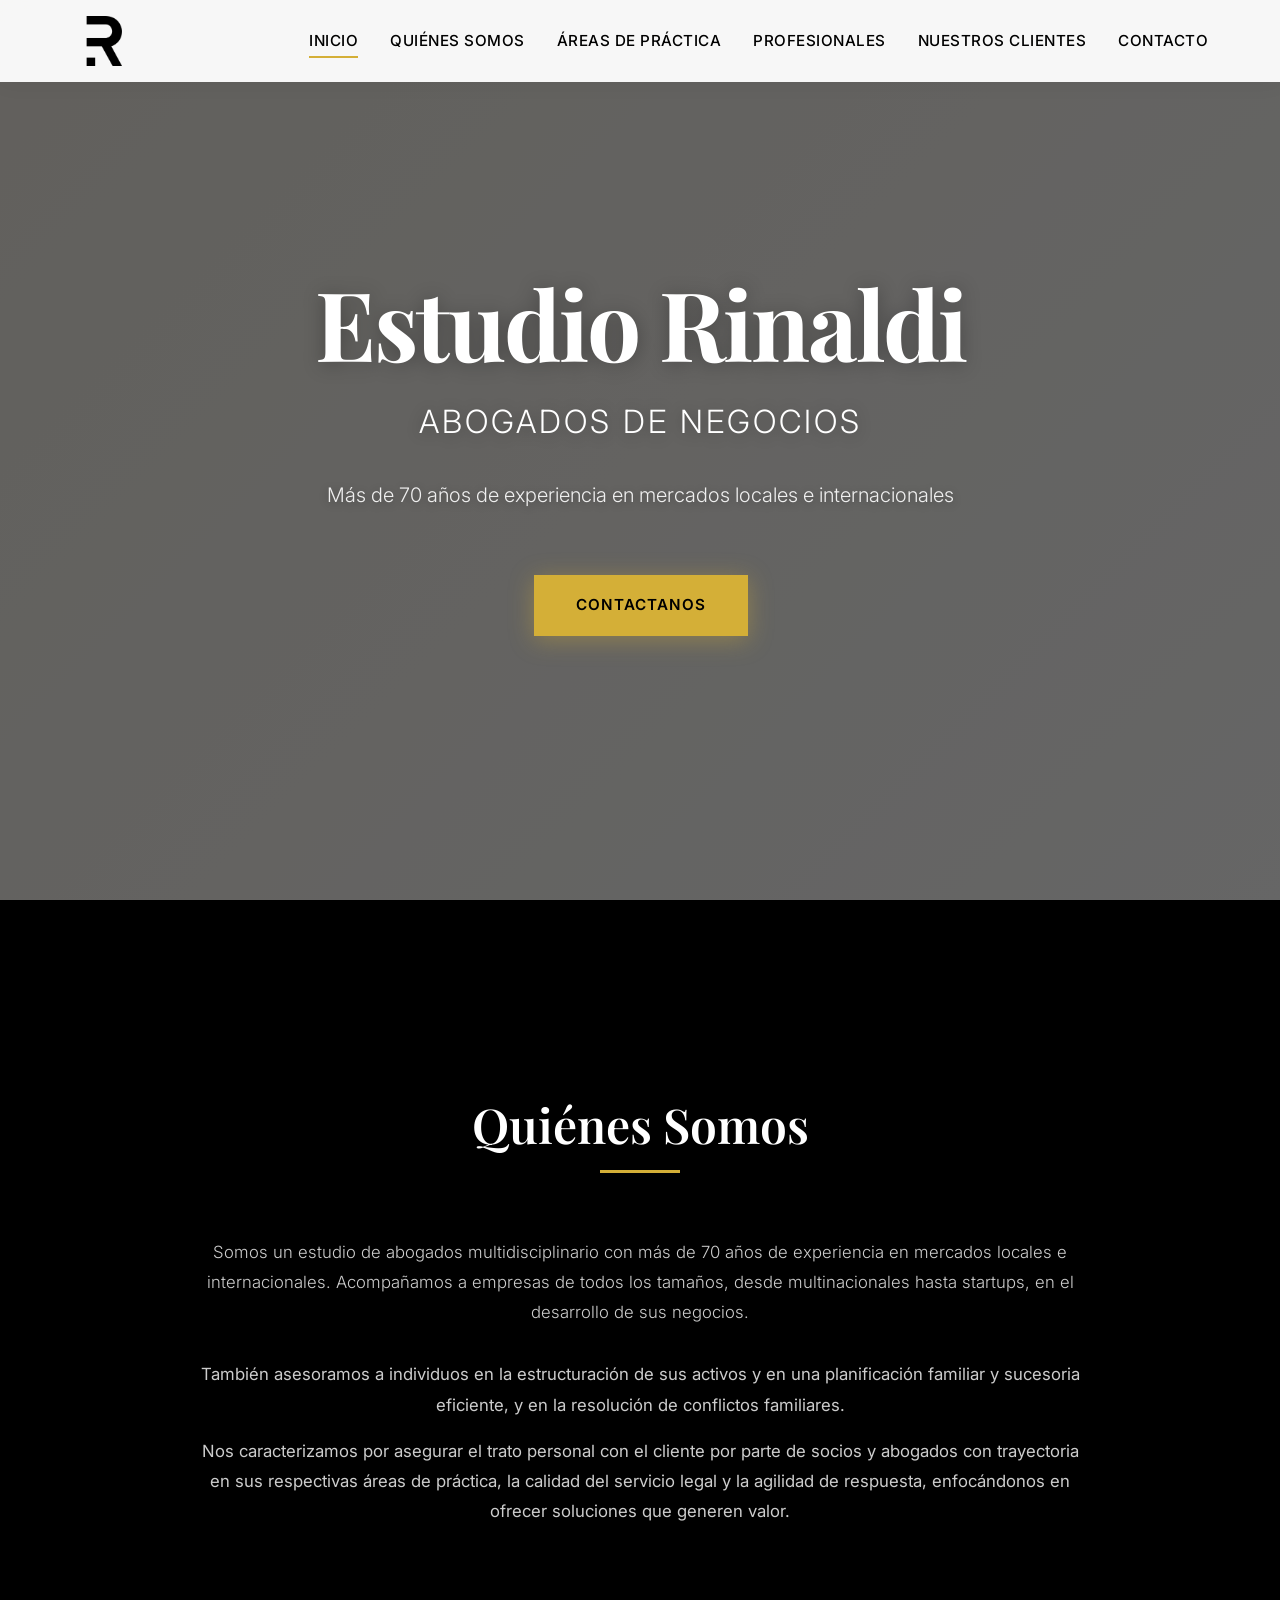
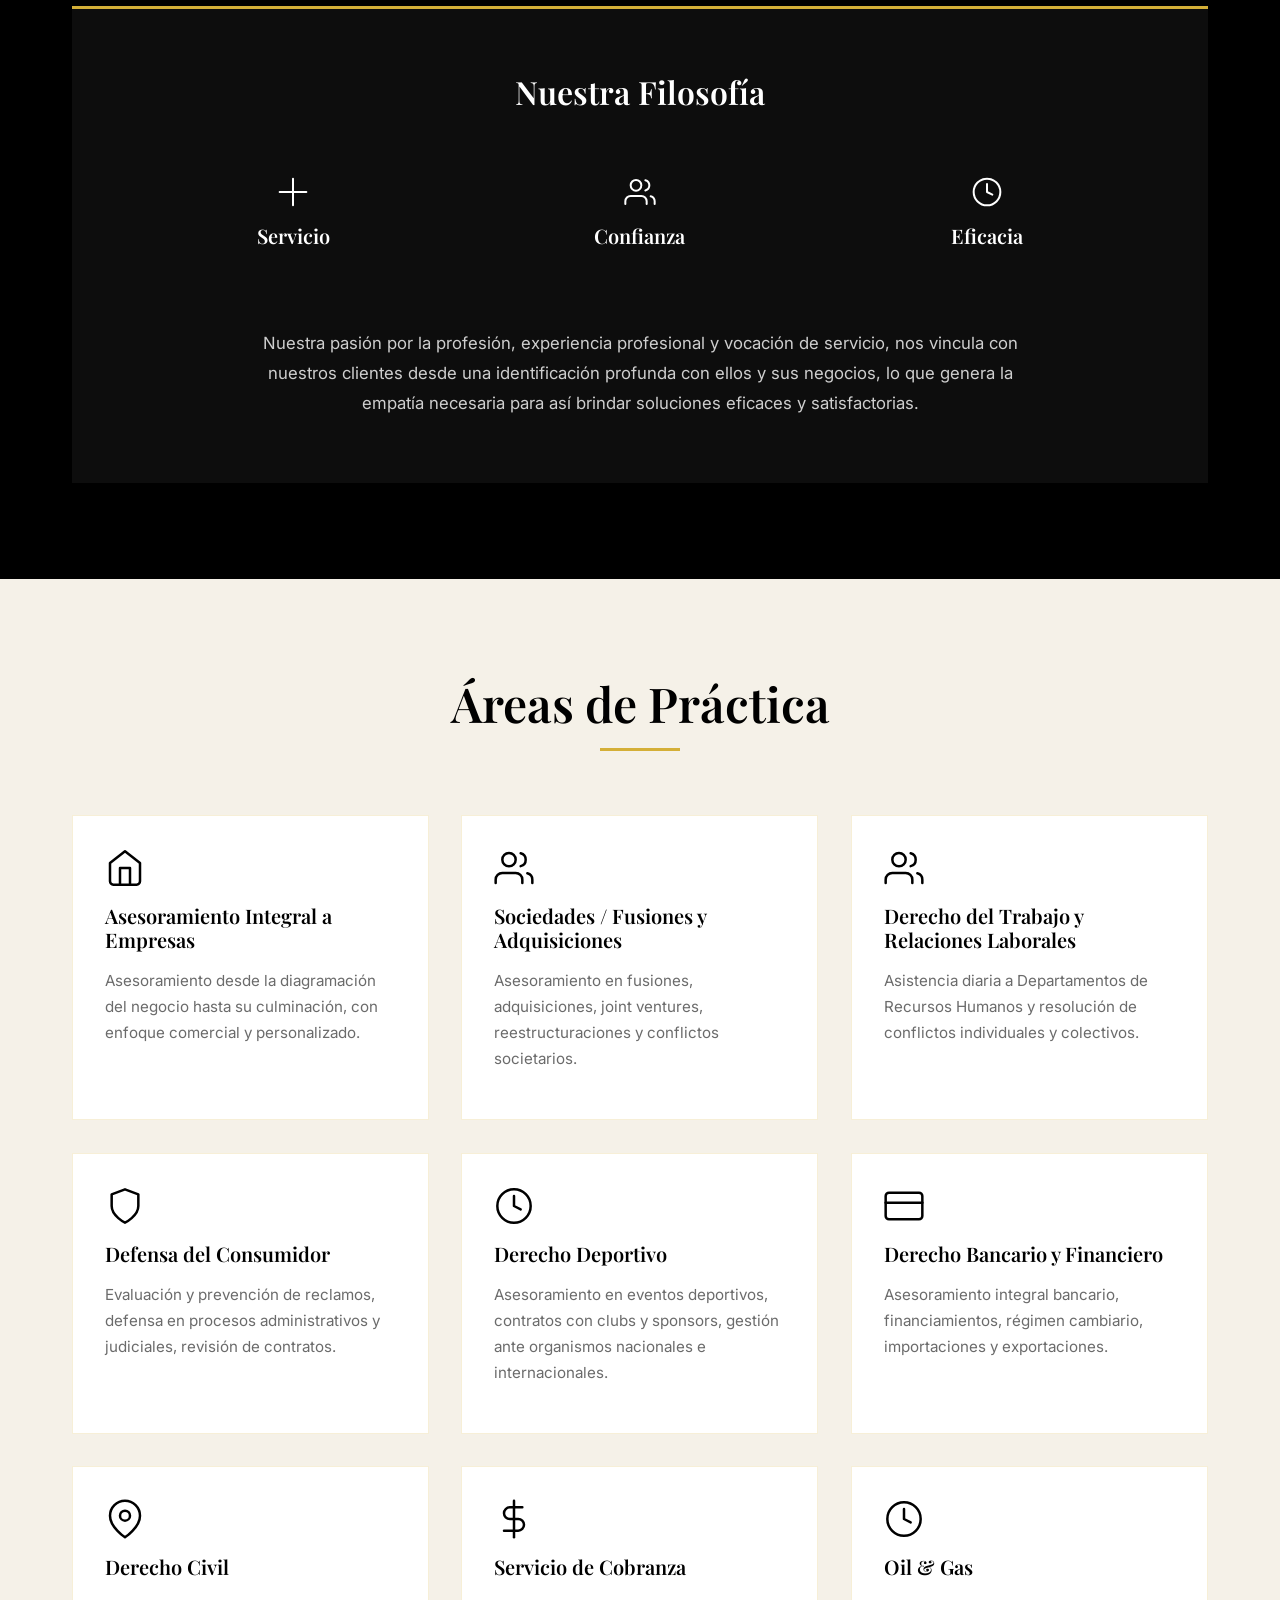
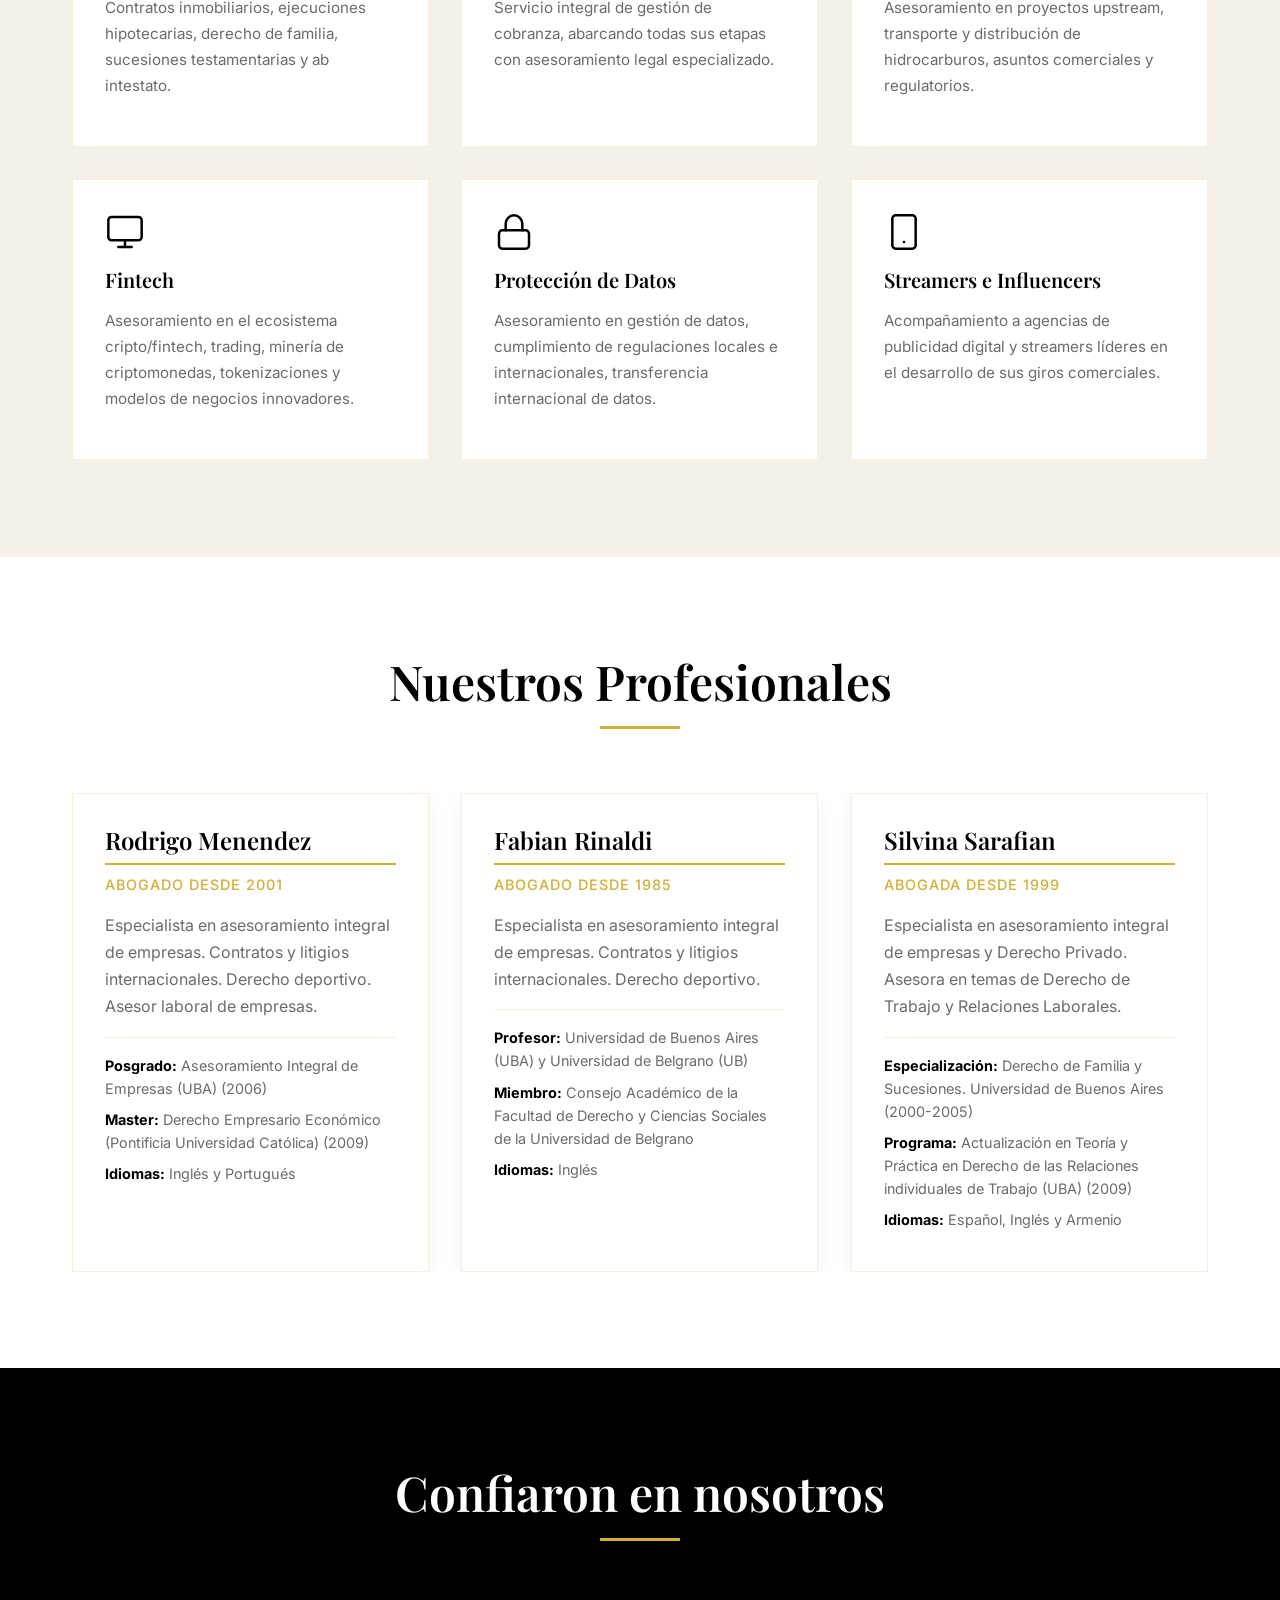
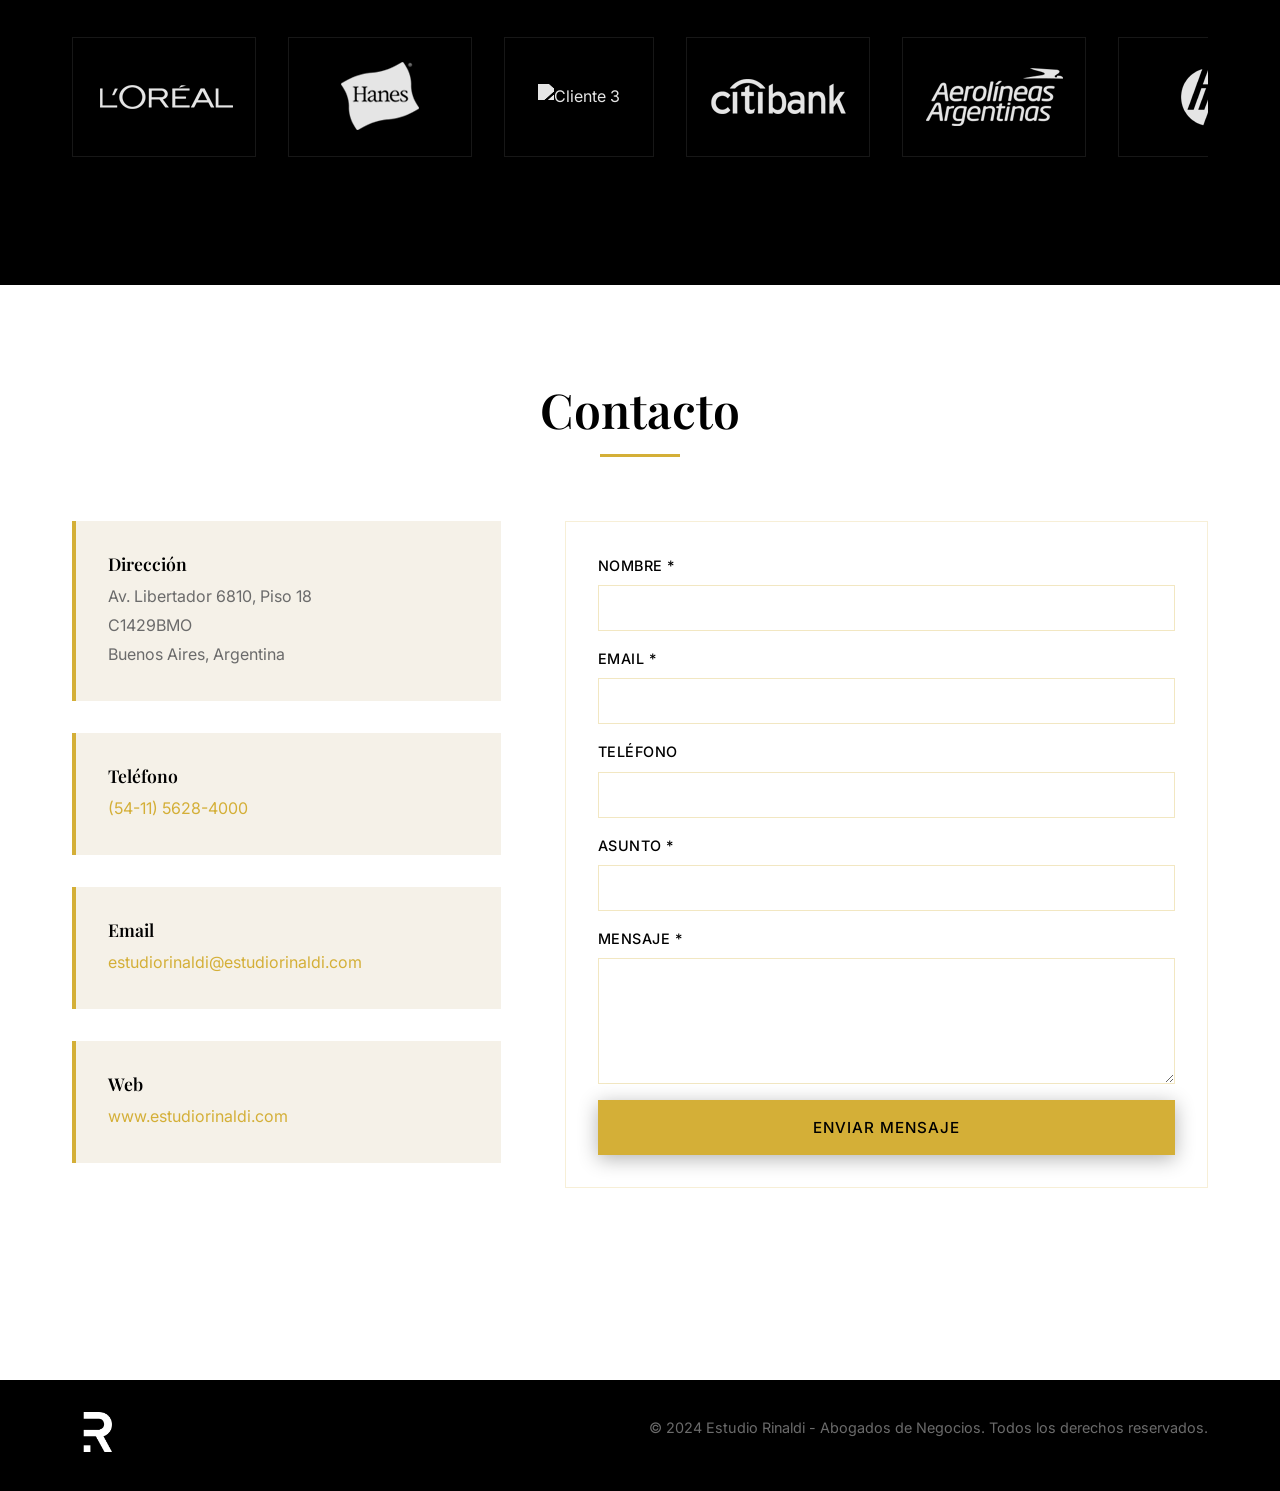
==== index.html @ e742defc "cargado de version inicial" ====
<!DOCTYPE html>
<html lang="es">
<head>
    <meta charset="UTF-8">
    <meta name="viewport" content="width=device-width, initial-scale=1.0">
    <meta name="description" content="Estudio Rinaldi - Abogados de Negocios con más de 70 años de experiencia">
    <meta name="keywords" content="abogados, estudio jurídico, derecho empresarial, asesoría legal, Buenos Aires">
    <title>Estudio Rinaldi - Abogados de Negocios</title>
    
    <!-- Preload recursos críticos -->
    <link rel="preload" href="logo.png" as="image">
    <link rel="preload" href="css/style.css" as="style">
    
    <!-- Fuentes optimizadas -->
    <link rel="preconnect" href="https://fonts.googleapis.com">
    <link rel="preconnect" href="https://fonts.gstatic.com" crossorigin>
    <link href="https://fonts.googleapis.com/css2?family=Playfair+Display:wght@400;600;700&family=Inter:wght@300;400;500;600&display=swap" rel="stylesheet">
    
    <link rel="stylesheet" href="css/style.css">
</head>
<body>
    <!-- Navegación -->
    <nav class="navbar" id="navbar">
        <div class="container">
            <div class="nav-wrapper">
                <a href="#inicio" class="logo" aria-label="Estudio Rinaldi - Inicio">
                    <img src="logo.png" alt="Estudio Rinaldi" class="logo-img" width="120" height="50" loading="eager">
                </a>
                <button class="menu-toggle" id="menuToggle" aria-label="Toggle menu">
                    <span></span>
                    <span></span>
                    <span></span>
                </button>
                <ul class="nav-menu" id="navMenu">
                    <li><a href="#inicio" class="nav-link">Inicio</a></li>
                    <li><a href="#quienes-somos" class="nav-link">Quiénes Somos</a></li>
                    <li><a href="#areas" class="nav-link">Áreas de Práctica</a></li>
                    <li><a href="#profesionales" class="nav-link">Profesionales</a></li>
                    <li><a href="#marcas" class="nav-link">Nuestros Clientes</a></li>
                    <li><a href="#contacto" class="nav-link">Contacto</a></li>
                </ul>
            </div>
        </div>
    </nav>

    <!-- Hero Section -->
    <section id="inicio" class="hero">
        <video class="hero-video" autoplay muted loop playsinline>
            <source src="video-hero.mp4" type="video/mp4">
        </video>
        <div class="hero-overlay"></div>
        <div class="hero-content">
            <h1 class="hero-title">Estudio Rinaldi</h1>
            <p class="hero-subtitle">Abogados de Negocios</p>
            <p class="hero-description">Más de 70 años de experiencia en mercados locales e internacionales</p>
            <a href="#contacto" class="btn btn-primary">Contactanos</a>
        </div>
    </section>

    <!-- Quiénes Somos -->
    <section id="quienes-somos" class="section section-quienes">
        <div class="container">
            <div class="section-header">
                <h2 class="section-title">Quiénes Somos</h2>
                <div class="title-underline"></div>
            </div>
            <div class="content-grid">
                <div class="content-text">
                    <p class="lead-text">
                        Somos un estudio de abogados multidisciplinario con más de 70 años de experiencia en mercados locales e internacionales. Acompañamos a empresas de todos los tamaños, desde multinacionales hasta startups, en el desarrollo de sus negocios.
                    </p>
                    <p>
                        También asesoramos a individuos en la estructuración de sus activos y en una planificación familiar y sucesoria eficiente, y en la resolución de conflictos familiares.
                    </p>
                    <p>
                        Nos caracterizamos por asegurar el trato personal con el cliente por parte de socios y abogados con trayectoria en sus respectivas áreas de práctica, la calidad del servicio legal y la agilidad de respuesta, enfocándonos en ofrecer soluciones que generen valor.
                    </p>
                </div>
            </div>
            <div class="philosophy-box">
                <h3 class="philosophy-title">Nuestra Filosofía</h3>
                <div class="philosophy-items">
                    <div class="philosophy-item">
                        <span class="philosophy-icon">
                            <svg width="32" height="32" viewBox="0 0 24 24" fill="none" stroke="currentColor" stroke-width="1.5" stroke-linecap="round" stroke-linejoin="round">
                                <path d="M12 2v20M2 12h20"/>
                            </svg>
                        </span>
                        <h4>Servicio</h4>
                    </div>
                    <div class="philosophy-item">
                        <span class="philosophy-icon">
                            <svg width="32" height="32" viewBox="0 0 24 24" fill="none" stroke="currentColor" stroke-width="1.5" stroke-linecap="round" stroke-linejoin="round">
                                <path d="M17 21v-2a4 4 0 0 0-4-4H5a4 4 0 0 0-4 4v2"></path>
                                <circle cx="9" cy="7" r="4"></circle>
                                <path d="M23 21v-2a4 4 0 0 0-3-3.87"></path>
                                <path d="M16 3.13a4 4 0 0 1 0 7.75"></path>
                            </svg>
                        </span>
                        <h4>Confianza</h4>
                    </div>
                    <div class="philosophy-item">
                        <span class="philosophy-icon">
                            <svg width="32" height="32" viewBox="0 0 24 24" fill="none" stroke="currentColor" stroke-width="1.5" stroke-linecap="round" stroke-linejoin="round">
                                <circle cx="12" cy="12" r="10"></circle>
                                <polyline points="12 6 12 12 16 14"></polyline>
                            </svg>
                        </span>
                        <h4>Eficacia</h4>
                    </div>
                </div>
                <div class="philosophy-text">
                    <p>Nuestra pasión por la profesión, experiencia profesional y vocación de servicio, nos vincula con nuestros clientes desde una identificación profunda con ellos y sus negocios, lo que genera la empatía necesaria para así brindar soluciones eficaces y satisfactorias.</p>
                </div>
            </div>
        </div>
    </section>

    <!-- Áreas de Práctica -->
    <section id="areas" class="section section-alt">
        <div class="container">
            <div class="section-header">
                <h2 class="section-title">Áreas de Práctica</h2>
                <div class="title-underline"></div>
            </div>
            <div class="areas-grid">
                <a href="areas-practica/asesoramiento-integral-empresas.html" class="area-card">
                    <div class="area-icon">
                        <svg width="40" height="40" viewBox="0 0 24 24" fill="none" stroke="currentColor" stroke-width="1.5" stroke-linecap="round" stroke-linejoin="round">
                            <path d="M3 9l9-7 9 7v11a2 2 0 0 1-2 2H5a2 2 0 0 1-2-2z"></path>
                            <polyline points="9 22 9 12 15 12 15 22"></polyline>
                        </svg>
                    </div>
                    <h3 class="area-title">Asesoramiento Integral a Empresas</h3>
                    <p class="area-description">Asesoramiento desde la diagramación del negocio hasta su culminación, con enfoque comercial y personalizado.</p>
                </a>
                <a href="areas-practica/sociedades-fusiones-adquisiciones.html" class="area-card">
                    <div class="area-icon">
                        <svg width="40" height="40" viewBox="0 0 24 24" fill="none" stroke="currentColor" stroke-width="1.5" stroke-linecap="round" stroke-linejoin="round">
                            <path d="M17 21v-2a4 4 0 0 0-4-4H5a4 4 0 0 0-4 4v2"></path>
                            <circle cx="9" cy="7" r="4"></circle>
                            <path d="M23 21v-2a4 4 0 0 0-3-3.87"></path>
                            <path d="M16 3.13a4 4 0 0 1 0 7.75"></path>
                        </svg>
                    </div>
                    <h3 class="area-title">Sociedades / Fusiones y Adquisiciones</h3>
                    <p class="area-description">Asesoramiento en fusiones, adquisiciones, joint ventures, reestructuraciones y conflictos societarios.</p>
                </a>
                <a href="areas-practica/derecho-trabajo-relaciones-laborales.html" class="area-card">
                    <div class="area-icon">
                        <svg width="40" height="40" viewBox="0 0 24 24" fill="none" stroke="currentColor" stroke-width="1.5" stroke-linecap="round" stroke-linejoin="round">
                            <path d="M17 21v-2a4 4 0 0 0-4-4H5a4 4 0 0 0-4 4v2"></path>
                            <circle cx="9" cy="7" r="4"></circle>
                            <path d="M23 21v-2a4 4 0 0 0-3-3.87"></path>
                            <path d="M16 3.13a4 4 0 0 1 0 7.75"></path>
                        </svg>
                    </div>
                    <h3 class="area-title">Derecho del Trabajo y Relaciones Laborales</h3>
                    <p class="area-description">Asistencia diaria a Departamentos de Recursos Humanos y resolución de conflictos individuales y colectivos.</p>
                </a>
                <a href="areas-practica/defensa-consumidor.html" class="area-card">
                    <div class="area-icon">
                        <svg width="40" height="40" viewBox="0 0 24 24" fill="none" stroke="currentColor" stroke-width="1.5" stroke-linecap="round" stroke-linejoin="round">
                            <path d="M12 22s8-4 8-10V5l-8-3-8 3v7c0 6 8 10 8 10z"></path>
                        </svg>
                    </div>
                    <h3 class="area-title">Defensa del Consumidor</h3>
                    <p class="area-description">Evaluación y prevención de reclamos, defensa en procesos administrativos y judiciales, revisión de contratos.</p>
                </a>
                <a href="areas-practica/derecho-deportivo.html" class="area-card">
                    <div class="area-icon">
                        <svg width="40" height="40" viewBox="0 0 24 24" fill="none" stroke="currentColor" stroke-width="1.5" stroke-linecap="round" stroke-linejoin="round">
                            <circle cx="12" cy="12" r="10"></circle>
                            <path d="M12 6v6l4 2"></path>
                        </svg>
                    </div>
                    <h3 class="area-title">Derecho Deportivo</h3>
                    <p class="area-description">Asesoramiento en eventos deportivos, contratos con clubs y sponsors, gestión ante organismos nacionales e internacionales.</p>
                </a>
                <a href="areas-practica/derecho-bancario-financiero.html" class="area-card">
                    <div class="area-icon">
                        <svg width="40" height="40" viewBox="0 0 24 24" fill="none" stroke="currentColor" stroke-width="1.5" stroke-linecap="round" stroke-linejoin="round">
                            <rect x="1" y="4" width="22" height="16" rx="2" ry="2"></rect>
                            <line x1="1" y1="10" x2="23" y2="10"></line>
                        </svg>
                    </div>
                    <h3 class="area-title">Derecho Bancario y Financiero</h3>
                    <p class="area-description">Asesoramiento integral bancario, financiamientos, régimen cambiario, importaciones y exportaciones.</p>
                </a>
                <a href="areas-practica/derecho-civil.html" class="area-card">
                    <div class="area-icon">
                        <svg width="40" height="40" viewBox="0 0 24 24" fill="none" stroke="currentColor" stroke-width="1.5" stroke-linecap="round" stroke-linejoin="round">
                            <path d="M21 10c0 7-9 13-9 13s-9-6-9-13a9 9 0 0 1 18 0z"></path>
                            <circle cx="12" cy="10" r="3"></circle>
                        </svg>
                    </div>
                    <h3 class="area-title">Derecho Civil</h3>
                    <p class="area-description">Contratos inmobiliarios, ejecuciones hipotecarias, derecho de familia, sucesiones testamentarias y ab intestato.</p>
                </a>
                <a href="areas-practica/servicio-cobranza.html" class="area-card">
                    <div class="area-icon">
                        <svg width="40" height="40" viewBox="0 0 24 24" fill="none" stroke="currentColor" stroke-width="1.5" stroke-linecap="round" stroke-linejoin="round">
                            <line x1="12" y1="1" x2="12" y2="23"></line>
                            <path d="M17 5H9.5a3.5 3.5 0 0 0 0 7h5a3.5 3.5 0 0 1 0 7H6"></path>
                        </svg>
                    </div>
                    <h3 class="area-title">Servicio de Cobranza</h3>
                    <p class="area-description">Servicio integral de gestión de cobranza, abarcando todas sus etapas con asesoramiento legal especializado.</p>
                </a>
                <a href="areas-practica/oil-gas.html" class="area-card">
                    <div class="area-icon">
                        <svg width="40" height="40" viewBox="0 0 24 24" fill="none" stroke="currentColor" stroke-width="1.5" stroke-linecap="round" stroke-linejoin="round">
                            <circle cx="12" cy="12" r="10"></circle>
                            <path d="M12 6v6l4 2"></path>
                        </svg>
                    </div>
                    <h3 class="area-title">Oil & Gas</h3>
                    <p class="area-description">Asesoramiento en proyectos upstream, transporte y distribución de hidrocarburos, asuntos comerciales y regulatorios.</p>
                </a>
                <a href="areas-practica/fintech.html" class="area-card">
                    <div class="area-icon">
                        <svg width="40" height="40" viewBox="0 0 24 24" fill="none" stroke="currentColor" stroke-width="1.5" stroke-linecap="round" stroke-linejoin="round">
                            <rect x="2" y="3" width="20" height="14" rx="2" ry="2"></rect>
                            <line x1="8" y1="21" x2="16" y2="21"></line>
                            <line x1="12" y1="17" x2="12" y2="21"></line>
                        </svg>
                    </div>
                    <h3 class="area-title">Fintech</h3>
                    <p class="area-description">Asesoramiento en el ecosistema cripto/fintech, trading, minería de criptomonedas, tokenizaciones y modelos de negocios innovadores.</p>
                </a>
                <a href="areas-practica/proteccion-datos.html" class="area-card">
                    <div class="area-icon">
                        <svg width="40" height="40" viewBox="0 0 24 24" fill="none" stroke="currentColor" stroke-width="1.5" stroke-linecap="round" stroke-linejoin="round">
                            <rect x="3" y="11" width="18" height="11" rx="2" ry="2"></rect>
                            <path d="M7 11V7a5 5 0 0 1 10 0v4"></path>
                        </svg>
                    </div>
                    <h3 class="area-title">Protección de Datos</h3>
                    <p class="area-description">Asesoramiento en gestión de datos, cumplimiento de regulaciones locales e internacionales, transferencia internacional de datos.</p>
                </a>
                <a href="areas-practica/streamers-influencers.html" class="area-card">
                    <div class="area-icon">
                        <svg width="40" height="40" viewBox="0 0 24 24" fill="none" stroke="currentColor" stroke-width="1.5" stroke-linecap="round" stroke-linejoin="round">
                            <rect x="5" y="2" width="14" height="20" rx="2" ry="2"></rect>
                            <line x1="12" y1="18" x2="12.01" y2="18"></line>
                        </svg>
                    </div>
                    <h3 class="area-title">Streamers e Influencers</h3>
                    <p class="area-description">Acompañamiento a agencias de publicidad digital y streamers líderes en el desarrollo de sus giros comerciales.</p>
                </a>
            </div>
        </div>
    </section>

    <!-- Profesionales -->
    <section id="profesionales" class="section">
        <div class="container">
            <div class="section-header">
                <h2 class="section-title">Nuestros Profesionales</h2>
                <div class="title-underline"></div>
            </div>
            <div class="professionals-carousel-wrapper">
                <div class="professionals-carousel" id="professionalsCarousel">
                    <div class="professional-card">
                        <div class="professional-content">
                            <h3 class="professional-name">Rodrigo Menendez</h3>
                            <p class="professional-title">Abogado desde 2001</p>
                            <p class="professional-specialty">Especialista en asesoramiento integral de empresas. Contratos y litigios internacionales. Derecho deportivo. Asesor laboral de empresas.</p>
                            <div class="professional-education">
                                <p><strong>Posgrado:</strong> Asesoramiento Integral de Empresas (UBA) (2006)</p>
                                <p><strong>Master:</strong> Derecho Empresario Económico (Pontificia Universidad Católica) (2009)</p>
                                <p><strong>Idiomas:</strong> Inglés y Portugués</p>
                            </div>
                        </div>
                    </div>
                    <div class="professional-card">
                        <div class="professional-content">
                            <h3 class="professional-name">Fabian Rinaldi</h3>
                            <p class="professional-title">Abogado desde 1985</p>
                            <p class="professional-specialty">Especialista en asesoramiento integral de empresas. Contratos y litigios internacionales. Derecho deportivo.</p>
                            <div class="professional-education">
                                <p><strong>Profesor:</strong> Universidad de Buenos Aires (UBA) y Universidad de Belgrano (UB)</p>
                                <p><strong>Miembro:</strong> Consejo Académico de la Facultad de Derecho y Ciencias Sociales de la Universidad de Belgrano</p>
                                <p><strong>Idiomas:</strong> Inglés</p>
                            </div>
                        </div>
                    </div>
                    <div class="professional-card">
                        <div class="professional-content">
                            <h3 class="professional-name">Silvina Sarafian</h3>
                            <p class="professional-title">Abogada desde 1999</p>
                            <p class="professional-specialty">Especialista en asesoramiento integral de empresas y Derecho Privado. Asesora en temas de Derecho de Trabajo y Relaciones Laborales.</p>
                            <div class="professional-education">
                                <p><strong>Especialización:</strong> Derecho de Familia y Sucesiones. Universidad de Buenos Aires (2000-2005)</p>
                                <p><strong>Programa:</strong> Actualización en Teoría y Práctica en Derecho de las Relaciones individuales de Trabajo (UBA) (2009)</p>
                                <p><strong>Idiomas:</strong> Español, Inglés y Armenio</p>
                            </div>
                        </div>
                    </div>
                </div>
            </div>
        </div>
    </section>

    <!-- Marcas/Clientes -->
    <section id="marcas" class="section section-brands">
        <div class="container">
            <div class="section-header">
                <h2 class="section-title section-title-white">Confiaron en nosotros</h2>
                <div class="title-underline title-underline-white"></div>
            </div>
            <div class="brands-carousel-wrapper">
                <div class="brands-carousel" id="brandsCarousel">
                    <!-- Los logos se cargarán dinámicamente con JavaScript -->
                    <noscript>
                        <p style="color: white;">JavaScript está deshabilitado. Por favor, habilítalo para ver los logos.</p>
                    </noscript>
                </div>
            </div>
        </div>
    </section>

    <!-- Contacto -->
    <section id="contacto" class="section">
        <div class="container">
            <div class="section-header">
                <h2 class="section-title">Contacto</h2>
                <div class="title-underline"></div>
            </div>
            <div class="contact-wrapper">
                <div class="contact-info">
                    <div class="contact-item">
                        <h3>Dirección</h3>
                        <p>Av. Libertador 6810, Piso 18<br>C1429BMO<br>Buenos Aires, Argentina</p>
                    </div>
                    <div class="contact-item">
                        <h3>Teléfono</h3>
                        <p><a href="tel:+541156284000">(54-11) 5628-4000</a></p>
                    </div>
                    <div class="contact-item">
                        <h3>Email</h3>
                        <p><a href="mailto:estudiorinaldi@estudiorinaldi.com">estudiorinaldi@estudiorinaldi.com</a></p>
                    </div>
                    <div class="contact-item">
                        <h3>Web</h3>
                        <p><a href="http://www.estudiorinaldi.com" target="_blank">www.estudiorinaldi.com</a></p>
                    </div>
                </div>
                <div class="contact-form-wrapper">
                    <form id="contactForm" class="contact-form" action="php/contact.php" method="POST">
                        <div class="form-group">
                            <label for="nombre">Nombre *</label>
                            <input type="text" id="nombre" name="nombre" required>
                        </div>
                        <div class="form-group">
                            <label for="email">Email *</label>
                            <input type="email" id="email" name="email" required>
                        </div>
                        <div class="form-group">
                            <label for="telefono">Teléfono</label>
                            <input type="tel" id="telefono" name="telefono">
                        </div>
                        <div class="form-group">
                            <label for="asunto">Asunto *</label>
                            <input type="text" id="asunto" name="asunto" required>
                        </div>
                        <div class="form-group">
                            <label for="mensaje">Mensaje *</label>
                            <textarea id="mensaje" name="mensaje" rows="5" required></textarea>
                        </div>
                        <button type="submit" class="btn btn-primary">Enviar Mensaje</button>
                        <div id="formMessage" class="form-message"></div>
                    </form>
                </div>
            </div>
        </div>
    </section>

    <!-- Footer -->
    <footer class="footer">
        <div class="container">
            <div class="footer-content">
                <div class="footer-logo">
                    <img src="logo.png" alt="Estudio Rinaldi">
                </div>
                <div class="footer-text">
                    <p>&copy; 2024 Estudio Rinaldi - Abogados de Negocios. Todos los derechos reservados.</p>
                </div>
            </div>
        </div>
    </footer>

    <!-- Botón Volver Arriba -->
    <button id="scrollToTop" class="scroll-to-top" aria-label="Volver arriba" title="Volver arriba">
        <svg width="24" height="24" viewBox="0 0 24 24" fill="none" stroke="currentColor" stroke-width="2" stroke-linecap="round" stroke-linejoin="round">
            <path d="M18 15l-6-6-6 6"></path>
        </svg>
    </button>

    <script src="js/main.js"></script>
</body>
</html>
---- css/style.css ----
/* ============================================
   VARIABLES Y RESET
   ============================================ */

:root {
    --color-white: #FFFFFF;
    --color-black: #000000;
    --color-cream: #F5F1E8;
    --color-gold: #D4AF37;
    --color-gold-dark: #B8941F;
    --color-gold-light: #E8D5A3;
    --color-gray: #2C2C2C;
    --color-gray-light: #6B6B6B;
    
    --font-primary: 'Inter', -apple-system, BlinkMacSystemFont, 'Segoe UI', sans-serif;
    --font-heading: 'Playfair Display', Georgia, serif;
    
    --spacing-xs: 0.5rem;
    --spacing-sm: 1rem;
    --spacing-md: 2rem;
    --spacing-lg: 4rem;
    --spacing-xl: 6rem;
    
    --transition: all 0.3s cubic-bezier(0.4, 0, 0.2, 1);
}

* {
    margin: 0;
    padding: 0;
    box-sizing: border-box;
}

html {
    scroll-behavior: smooth;
}

body {
    font-family: var(--font-primary);
    font-size: 16px;
    line-height: 1.6;
    color: var(--color-black);
    background-color: var(--color-white);
    overflow-x: hidden;
}

/* ============================================
   TIPOGRAFÍA
   ============================================ */

h1, h2, h3, h4, h5, h6 {
    font-family: var(--font-heading);
    font-weight: 600;
    line-height: 1.2;
    margin-bottom: var(--spacing-sm);
}

h1 {
    font-size: clamp(2.5rem, 5vw, 4rem);
}

h2 {
    font-size: clamp(2rem, 4vw, 3rem);
}

h3 {
    font-size: clamp(1.5rem, 3vw, 2rem);
}

p {
    margin-bottom: var(--spacing-sm);
}

a {
    color: var(--color-gold);
    text-decoration: none;
    transition: var(--transition);
}

a:hover {
    color: var(--color-gold-dark);
}

/* ============================================
   NAVEGACIÓN
   ============================================ */

.navbar {
    position: fixed;
    top: 0;
    left: 0;
    right: 0;
    background-color: rgba(255, 255, 255, 0.95);
    backdrop-filter: blur(10px);
    box-shadow: 0 2px 20px rgba(0, 0, 0, 0.05);
    z-index: 1000;
    transition: var(--transition);
}

.navbar.scrolled {
    box-shadow: 0 2px 30px rgba(0, 0, 0, 0.1);
}

.nav-wrapper {
    display: flex;
    justify-content: space-between;
    align-items: center;
    padding: var(--spacing-sm) 0;
}

.logo {
    display: flex;
    align-items: center;
}

.logo-img {
    height: 50px;
    width: auto;
    transition: var(--transition);
}

.nav-menu {
    display: flex;
    list-style: none;
    gap: var(--spacing-md);
    align-items: center;
}

.nav-link {
    color: var(--color-black);
    font-weight: 500;
    font-size: 0.95rem;
    text-transform: uppercase;
    letter-spacing: 0.5px;
    position: relative;
    padding: var(--spacing-xs) 0;
}

.nav-link::after {
    content: '';
    position: absolute;
    bottom: 0;
    left: 0;
    width: 0;
    height: 2px;
    background-color: var(--color-gold);
    transition: var(--transition);
}

.nav-link:hover::after,
.nav-link.active::after {
    width: 100%;
}

.menu-toggle {
    display: none;
    flex-direction: column;
    background: none;
    border: none;
    cursor: pointer;
    padding: var(--spacing-xs);
    gap: 5px;
}

.menu-toggle span {
    width: 25px;
    height: 2px;
    background-color: var(--color-black);
    transition: var(--transition);
}

/* ============================================
   HERO SECTION
   ============================================ */

.hero {
    position: relative;
    height: 100vh;
    min-height: 600px;
    display: flex;
    align-items: center;
    justify-content: center;
    overflow: hidden;
    background: var(--color-cream);
}

.hero-video {
    position: absolute;
    top: 50%;
    left: 50%;
    min-width: 100%;
    min-height: 100%;
    width: auto;
    height: auto;
    transform: translate(-50%, -50%);
    object-fit: cover;
    z-index: 0;
}

.hero-overlay {
    position: absolute;
    top: 0;
    left: 0;
    right: 0;
    bottom: 0;
    background: rgba(0, 0, 0, 0.6);
    z-index: 1;
    pointer-events: none;
}

/* Fallback si el video no carga */
.hero:not(:has(video[src])) {
    background: linear-gradient(135deg, var(--color-cream) 0%, var(--color-white) 100%);
}

.hero-content {
    position: relative;
    z-index: 2;
    text-align: center;
    max-width: 800px;
    padding: 0 var(--spacing-md);
    animation: fadeInUp 1s ease-out;
}

.hero-title {
    font-size: clamp(3rem, 8vw, 6rem);
    font-weight: 700;
    color: var(--color-white);
    margin-bottom: var(--spacing-sm);
    letter-spacing: -2px;
    text-shadow: 0 2px 20px rgba(0, 0, 0, 0.3);
}

.hero-subtitle {
    font-size: clamp(1.2rem, 3vw, 2rem);
    font-family: var(--font-primary);
    font-weight: 300;
    color: var(--color-white);
    margin-bottom: var(--spacing-md);
    text-transform: uppercase;
    letter-spacing: 3px;
    text-shadow: 0 2px 15px rgba(0, 0, 0, 0.3);
}

.hero-description {
    font-size: clamp(1rem, 2vw, 1.25rem);
    color: rgba(255, 255, 255, 0.9);
    margin-bottom: var(--spacing-lg);
    font-weight: 300;
    text-shadow: 0 2px 10px rgba(0, 0, 0, 0.3);
}

@keyframes fadeInUp {
    from {
        opacity: 0;
        transform: translateY(30px);
    }
    to {
        opacity: 1;
        transform: translateY(0);
    }
}

/* ============================================
   BOTONES
   ============================================ */

.btn {
    display: inline-block;
    padding: 1rem 2.5rem;
    font-family: var(--font-primary);
    font-size: 0.95rem;
    font-weight: 500;
    text-transform: uppercase;
    letter-spacing: 1px;
    border: 2px solid var(--color-gold);
    background-color: var(--color-gold);
    color: var(--color-black);
    cursor: pointer;
    transition: var(--transition);
    text-decoration: none;
}

.btn:hover:not(:disabled) {
    background-color: var(--color-gold-dark);
    border-color: var(--color-gold-dark);
    color: var(--color-black);
    transform: translateY(-2px);
    box-shadow: 0 10px 25px rgba(212, 175, 55, 0.3);
}

.hero .btn-primary {
    background-color: var(--color-gold);
    color: var(--color-black);
    font-weight: 600;
}

.hero .btn-primary:hover {
    background-color: var(--color-gold);
    border-color: var(--color-gold);
    color: var(--color-black);
    box-shadow: 0 6px 30px rgba(212, 175, 55, 0.6);
    transform: translateY(-2px);
}

.btn:active:not(:disabled) {
    transform: translateY(0);
    box-shadow: 0 5px 15px rgba(212, 175, 55, 0.2);
}

.btn-primary {
    background-color: var(--color-gold);
    color: var(--color-black);
    box-shadow: 0 4px 20px rgba(0, 0, 0, 0.3);
}

.hero .btn-primary {
    box-shadow: 0 4px 25px rgba(212, 175, 55, 0.4);
}

/* ============================================
   SECCIONES
   ============================================ */

.section {
    padding: var(--spacing-xl) 0;
    position: relative;
}

.section-quienes {
    background-color: var(--color-black);
    padding-top: calc(var(--spacing-xl) + 100px);
    padding-bottom: var(--spacing-xl);
}

.section-alt {
    background-color: var(--color-cream);
}

.container {
    max-width: 1200px;
    margin: 0 auto;
    padding: 0 var(--spacing-md);
}

.section-header {
    text-align: center;
    margin-bottom: var(--spacing-lg);
}

.section-title {
    color: var(--color-black);
    margin-bottom: var(--spacing-sm);
}

.title-underline {
    width: 80px;
    height: 3px;
    background-color: var(--color-gold);
    margin: var(--spacing-sm) auto;
}

.section-subtitle {
    color: var(--color-gray-light);
    font-size: 1.1rem;
    font-weight: 300;
    margin-top: var(--spacing-sm);
}

/* ============================================
   QUIÉNES SOMOS
   ============================================ */

.section-quienes .section-title {
    color: var(--color-white);
}

.section-quienes .title-underline {
    background-color: var(--color-gold);
}

.content-grid {
    display: grid;
    gap: var(--spacing-md);
    margin-bottom: var(--spacing-lg);
}

.content-text {
    max-width: 900px;
    margin: 0 auto;
    text-align: center;
}

.lead-text {
    font-size: 1.25rem;
    line-height: 1.8;
    color: var(--color-white);
    font-weight: 300;
    margin-bottom: var(--spacing-md);
}

.content-text p {
    font-size: 1.05rem;
    line-height: 1.8;
    color: rgba(255, 255, 255, 0.8);
}

.philosophy-box {
    background-color: rgba(255, 255, 255, 0.05);
    padding: var(--spacing-lg);
    margin-top: var(--spacing-lg);
    border-top: 3px solid var(--color-gold);
    box-shadow: 0 5px 30px rgba(0, 0, 0, 0.3);
}

.section-quienes .philosophy-box {
    background-color: rgba(255, 255, 255, 0.05);
}

.philosophy-title {
    text-align: center;
    margin-bottom: var(--spacing-md);
    color: var(--color-white);
}

.section-quienes .philosophy-title {
    color: var(--color-white);
}

.philosophy-items {
    display: grid;
    grid-template-columns: repeat(auto-fit, minmax(200px, 1fr));
    gap: var(--spacing-md);
    text-align: center;
}

.philosophy-item {
    padding: var(--spacing-md);
}

.philosophy-icon {
    width: 32px;
    height: 32px;
    display: block;
    margin: 0 auto var(--spacing-sm);
    color: var(--color-white);
}

.section-quienes .philosophy-icon {
    color: var(--color-white);
}

.philosophy-icon svg {
    width: 100%;
    height: 100%;
    stroke: currentColor;
}

.section-quienes .philosophy-icon svg {
    stroke: var(--color-white);
}

.philosophy-item h4 {
    font-size: 1.25rem;
    color: var(--color-white);
    font-weight: 600;
}

.section-quienes .philosophy-item h4 {
    color: var(--color-white);
}

.philosophy-text {
    margin-top: var(--spacing-md);
    text-align: center;
}

.philosophy-text p {
    color: rgba(255, 255, 255, 0.8);
    font-size: 1.05rem;
    line-height: 1.8;
    max-width: 800px;
    margin: 0 auto;
}

.section-quienes .philosophy-text p {
    color: rgba(255, 255, 255, 0.8);
}

/* ============================================
   ÁREAS DE TRABAJO
   ============================================ */

.areas-grid {
    display: grid;
    grid-template-columns: repeat(auto-fit, minmax(300px, 1fr));
    gap: var(--spacing-md);
    margin-top: var(--spacing-lg);
}

@media (max-width: 768px) {
    .areas-grid {
        display: flex;
        overflow-x: auto;
        scroll-snap-type: x mandatory;
        scroll-behavior: smooth;
        -webkit-overflow-scrolling: touch;
        gap: var(--spacing-sm);
        padding-bottom: var(--spacing-sm);
    }
    
    .areas-grid::-webkit-scrollbar {
        height: 8px;
    }
    
    .areas-grid::-webkit-scrollbar-track {
        background: var(--color-cream);
        border-radius: 4px;
    }
    
    .areas-grid::-webkit-scrollbar-thumb {
        background: var(--color-gold);
        border-radius: 4px;
    }
    
    .area-card {
        flex: 0 0 calc(85% - var(--spacing-sm));
        scroll-snap-align: start;
        min-width: 280px;
    }
}

.area-card {
    background-color: var(--color-white);
    padding: var(--spacing-md);
    border: 1px solid rgba(212, 175, 55, 0.2);
    transition: var(--transition);
    position: relative;
    overflow: hidden;
    display: block;
    text-decoration: none;
    color: inherit;
}

.area-card::before {
    content: '';
    position: absolute;
    top: 0;
    left: 0;
    width: 4px;
    height: 100%;
    background-color: var(--color-gold);
    transform: scaleY(0);
    transition: var(--transition);
}

.area-card:hover {
    transform: translateY(-5px);
    box-shadow: 0 10px 40px rgba(0, 0, 0, 0.1);
    border-color: var(--color-gold);
}

.area-card:focus-visible {
    outline: 2px solid var(--color-gold);
    outline-offset: 4px;
}

.area-card:hover::before {
    transform: scaleY(1);
}

.area-icon {
    width: 40px;
    height: 40px;
    margin-bottom: var(--spacing-sm);
    color: var(--color-black);
    display: flex;
    align-items: center;
    justify-content: flex-start;
}

.area-icon svg {
    width: 100%;
    height: 100%;
    stroke: var(--color-black);
}

.area-title {
    font-size: 1.25rem;
    color: var(--color-black);
    margin-bottom: var(--spacing-sm);
    font-weight: 600;
}

.area-description {
    color: var(--color-gray-light);
    line-height: 1.7;
    font-size: 0.95rem;
}

/* ============================================
   PROFESIONALES
   ============================================ */

.professionals-grid {
    display: grid;
    grid-template-columns: repeat(auto-fit, minmax(320px, 1fr));
    gap: var(--spacing-md);
    margin-top: var(--spacing-lg);
}

.professionals-carousel-wrapper {
    margin-top: var(--spacing-lg);
    overflow: hidden;
    position: relative;
}

.professionals-carousel {
    display: grid;
    grid-template-columns: repeat(3, 1fr);
    gap: var(--spacing-md);
    transition: transform 0.5s ease;
}

@media (max-width: 1024px) {
    .professionals-carousel {
        display: flex;
        overflow-x: auto;
        scroll-snap-type: x mandatory;
        scroll-behavior: smooth;
        -webkit-overflow-scrolling: touch;
        gap: var(--spacing-md);
        padding-bottom: var(--spacing-sm);
    }
    
    .professionals-carousel::-webkit-scrollbar {
        height: 8px;
    }
    
    .professionals-carousel::-webkit-scrollbar-track {
        background: var(--color-cream);
        border-radius: 4px;
    }
    
    .professionals-carousel::-webkit-scrollbar-thumb {
        background: var(--color-gold);
        border-radius: 4px;
    }
    
    .professional-card {
        flex: 0 0 calc(100% - var(--spacing-md));
        scroll-snap-align: start;
        min-width: 300px;
    }
}

.professional-card {
    background-color: var(--color-white);
    padding: var(--spacing-md);
    border: 1px solid rgba(212, 175, 55, 0.2);
    transition: var(--transition);
    box-shadow: 0 5px 20px rgba(0, 0, 0, 0.05);
}

.professional-card:hover {
    transform: translateY(-5px);
    box-shadow: 0 15px 40px rgba(0, 0, 0, 0.1);
    border-color: var(--color-gold);
}

.professional-name {
    color: var(--color-black);
    font-size: 1.5rem;
    margin-bottom: var(--spacing-xs);
    border-bottom: 2px solid var(--color-gold);
    padding-bottom: var(--spacing-xs);
}

.professional-title {
    color: var(--color-gold);
    font-weight: 500;
    font-size: 0.9rem;
    text-transform: uppercase;
    letter-spacing: 1px;
    margin-bottom: var(--spacing-sm);
}

.professional-specialty {
    color: var(--color-gray-light);
    line-height: 1.7;
    margin-bottom: var(--spacing-sm);
}

.professional-education {
    margin-top: var(--spacing-sm);
    padding-top: var(--spacing-sm);
    border-top: 1px solid rgba(212, 175, 55, 0.2);
}

.professional-education p {
    font-size: 0.9rem;
    color: var(--color-gray-light);
    margin-bottom: var(--spacing-xs);
    line-height: 1.6;
}

.professional-education strong {
    color: var(--color-black);
}

/* ============================================
   MARCAS/CLIENTES
   ============================================ */

.section-brands {
    background-color: var(--color-black);
    padding: var(--spacing-xl) 0;
    overflow: visible;
}

.section-title-white {
    color: var(--color-white);
}

.title-underline-white {
    background-color: var(--color-gold);
}

.brands-carousel-wrapper {
    margin-top: var(--spacing-lg);
    overflow-x: auto;
    overflow-y: hidden;
    position: relative;
    width: 100%;
    min-height: 150px;
    padding: var(--spacing-md) 0;
    -webkit-overflow-scrolling: touch;
}

.brands-carousel {
    display: flex !important;
    gap: var(--spacing-md);
    width: max-content;
    will-change: transform;
    position: relative;
    align-items: center;
    min-height: 120px;
}

@media (min-width: 769px) {
    .brands-carousel-wrapper {
        overflow-x: auto;
        overflow-y: visible;
        scroll-behavior: smooth;
        -webkit-overflow-scrolling: touch;
        scrollbar-width: thin;
        scrollbar-color: var(--color-gold) rgba(255, 255, 255, 0.1);
    }
    
    .brands-carousel-wrapper::-webkit-scrollbar {
        height: 8px;
    }
    
    .brands-carousel-wrapper::-webkit-scrollbar-track {
        background: rgba(255, 255, 255, 0.1);
        border-radius: 4px;
    }
    
    .brands-carousel-wrapper::-webkit-scrollbar-thumb {
        background: var(--color-gold);
        border-radius: 4px;
    }
    
.brands-carousel {
    animation: scrollBrands 90s linear infinite;
    display: flex !important;
    gap: var(--spacing-md);
    min-height: 120px;
}
    
    .brands-carousel-wrapper:hover .brands-carousel {
        animation-play-state: paused;
    }
}

@keyframes scrollBrands {
    0% {
        transform: translateX(0);
    }
    100% {
        transform: translateX(-50%);
    }
}

.brand-item {
    background-color: transparent;
    padding: var(--spacing-md);
    display: flex !important;
    align-items: center;
    justify-content: center;
    height: 120px;
    min-width: 150px;
    max-width: 200px;
    border: 1px solid rgba(255, 255, 255, 0.1);
    transition: var(--transition);
    opacity: 0.9 !important;
    flex-shrink: 0;
    visibility: visible !important;
}

.brand-item:hover {
    transform: scale(1.05);
    opacity: 1;
    border-color: var(--color-gold);
    box-shadow: 0 5px 20px rgba(212, 175, 55, 0.2);
}

.brand-item img {
    max-width: 100%;
    max-height: 80px;
    width: auto;
    height: auto;
    object-fit: contain;
    filter: brightness(0) invert(1);
    display: block !important;
    visibility: visible !important;
    opacity: 1 !important;
}

@media (max-width: 768px) {
    .brands-carousel-wrapper {
        overflow-x: auto;
        overflow-y: visible;
        scroll-behavior: smooth;
        -webkit-overflow-scrolling: touch;
        -ms-overflow-style: -ms-autohiding-scrollbar;
    }
    
    .brands-carousel {
        display: flex;
        overflow-x: auto;
        scroll-snap-type: x mandatory;
        scroll-behavior: smooth;
        -webkit-overflow-scrolling: touch;
        animation: none;
        gap: var(--spacing-sm);
        padding-bottom: var(--spacing-sm);
    }
    
    .brands-carousel::-webkit-scrollbar {
        height: 6px;
    }
    
    .brands-carousel::-webkit-scrollbar-track {
        background: rgba(255, 255, 255, 0.1);
        border-radius: 3px;
    }
    
    .brands-carousel::-webkit-scrollbar-thumb {
        background: var(--color-gold);
        border-radius: 3px;
    }
    
    .brand-item {
        scroll-snap-align: start;
        min-width: 120px;
        flex-shrink: 0;
    }
}

/* ============================================
   CONTACTO
   ============================================ */

.contact-wrapper {
    display: grid;
    grid-template-columns: 1fr 1.5fr;
    gap: var(--spacing-lg);
    margin-top: var(--spacing-lg);
}

.contact-info {
    display: flex;
    flex-direction: column;
    gap: var(--spacing-md);
}

.contact-item {
    padding: var(--spacing-md);
    background-color: var(--color-cream);
    border-left: 4px solid var(--color-gold);
}

.contact-item h3 {
    color: var(--color-black);
    font-size: 1.1rem;
    margin-bottom: var(--spacing-xs);
    font-weight: 600;
}

.contact-item p {
    color: var(--color-gray-light);
    line-height: 1.8;
    margin: 0;
}

.contact-item a {
    color: var(--color-gold);
    transition: var(--transition);
}

.contact-item a:hover {
    color: var(--color-gold-dark);
}

.contact-form-wrapper {
    background-color: var(--color-white);
    padding: var(--spacing-md);
    border: 1px solid rgba(212, 175, 55, 0.2);
}

.contact-form {
    display: flex;
    flex-direction: column;
    gap: var(--spacing-sm);
}

.form-group {
    display: flex;
    flex-direction: column;
}

.form-group label {
    color: var(--color-black);
    font-weight: 500;
    margin-bottom: var(--spacing-xs);
    font-size: 0.9rem;
    text-transform: uppercase;
    letter-spacing: 0.5px;
}

.form-group input,
.form-group textarea {
    padding: 0.75rem;
    border: 1px solid rgba(212, 175, 55, 0.3);
    background-color: var(--color-white);
    color: var(--color-black);
    font-family: var(--font-primary);
    font-size: 1rem;
    transition: var(--transition);
}

.form-group input:focus,
.form-group textarea:focus {
    outline: none;
    border-color: var(--color-gold);
    box-shadow: 0 0 0 3px rgba(212, 175, 55, 0.1);
}

.form-group textarea {
    resize: vertical;
    min-height: 120px;
}

.form-message {
    margin-top: var(--spacing-sm);
    padding: var(--spacing-sm);
    border-radius: 4px;
    display: none;
}

.form-message.success {
    background-color: rgba(76, 175, 80, 0.1);
    color: #4CAF50;
    border: 1px solid #4CAF50;
    display: block;
}

.form-message.error {
    background-color: rgba(244, 67, 54, 0.1);
    color: #F44336;
    border: 1px solid #F44336;
    display: block;
}

/* ============================================
   FOOTER
   ============================================ */

.footer {
    background-color: var(--color-black);
    color: var(--color-white);
    padding: var(--spacing-md) 0;
    margin-top: var(--spacing-xl);
}

.footer-content {
    display: flex;
    justify-content: space-between;
    align-items: center;
    flex-wrap: wrap;
    gap: var(--spacing-md);
}

.footer-logo img {
    height: 40px;
    filter: brightness(0) invert(1);
}

.footer-text {
    color: var(--color-gray-light);
    font-size: 0.9rem;
}

/* ============================================
   ÁREAS DE PRÁCTICA
   ============================================ */

.section-header-page {
    background-color: var(--color-cream);
}

.areas-practice-list {
    max-width: 1000px;
    margin: 0 auto;
}

.area-practice-item {
    margin-bottom: var(--spacing-lg);
    padding-bottom: var(--spacing-lg);
    border-bottom: 1px solid rgba(212, 175, 55, 0.2);
}

.area-practice-item:last-child {
    border-bottom: none;
}

.area-practice-header {
    margin-bottom: var(--spacing-md);
}

.area-practice-title {
    font-size: clamp(1.5rem, 3vw, 2rem);
    color: var(--color-black);
    font-weight: 600;
    border-left: 4px solid var(--color-gold);
    padding-left: var(--spacing-sm);
}

.area-practice-content {
    padding-left: calc(var(--spacing-sm) + 4px);
}

.area-practice-content p {
    font-size: 1.05rem;
    line-height: 1.8;
    color: var(--color-gray-light);
    margin-bottom: var(--spacing-sm);
}

.area-practice-content p:last-child {
    margin-bottom: 0;
}

.area-practice-single {
    max-width: 1000px;
    margin: 0 auto;
}

.recommended-partner {
    margin-top: var(--spacing-xl);
    padding-top: var(--spacing-lg);
    border-top: 1px solid rgba(212, 175, 55, 0.2);
}

.contact-form-wrapper-area {
    max-width: 700px;
    margin: var(--spacing-lg) auto 0;
    background-color: var(--color-white);
    padding: var(--spacing-lg);
    border: 1px solid rgba(212, 175, 55, 0.2);
    box-shadow: 0 5px 30px rgba(0, 0, 0, 0.05);
}

/* ============================================
   RESPONSIVE
   ============================================ */

@media (max-width: 768px) {
    .menu-toggle {
        display: flex;
    }
    
    .nav-menu {
        position: fixed;
        top: 70px;
        left: -100%;
        flex-direction: column;
        background-color: var(--color-white);
        width: 100%;
        padding: var(--spacing-md);
        box-shadow: 0 10px 30px rgba(0, 0, 0, 0.1);
        transition: var(--transition);
        gap: var(--spacing-sm);
    }
    
    .nav-menu.active {
        left: 0;
    }
    
    .hero {
        min-height: 500px;
        padding: var(--spacing-md);
    }
    
    .contact-wrapper {
        grid-template-columns: 1fr;
    }
    
    .areas-grid,
    .professionals-grid {
        grid-template-columns: 1fr;
    }
    
    .brands-grid {
        grid-template-columns: repeat(auto-fill, minmax(100px, 1fr));
    }
    
    .philosophy-items {
        grid-template-columns: 1fr;
    }
    
    .footer-content {
        flex-direction: column;
        text-align: center;
    }
}

@media (max-width: 480px) {
    .section {
        padding: var(--spacing-md) 0;
    }
    
    .container {
        padding: 0 var(--spacing-sm);
    }
    
    .btn {
        padding: 0.75rem 1.5rem;
        font-size: 0.85rem;
    }
}

/* ============================================
   BOTÓN VOLVER ARRIBA
   ============================================ */

.scroll-to-top {
    position: fixed;
    bottom: 30px;
    right: 30px;
    width: 50px;
    height: 50px;
    background-color: var(--color-gold);
    color: var(--color-black);
    border: none;
    border-radius: 50%;
    cursor: pointer;
    display: flex;
    align-items: center;
    justify-content: center;
    opacity: 0;
    visibility: hidden;
    transition: var(--transition);
    z-index: 999;
    box-shadow: 0 4px 15px rgba(212, 175, 55, 0.3);
}

.scroll-to-top.visible {
    opacity: 1;
    visibility: visible;
}

.scroll-to-top:hover {
    background-color: var(--color-gold-dark);
    transform: translateY(-3px);
    box-shadow: 0 6px 20px rgba(212, 175, 55, 0.4);
}

.scroll-to-top:active {
    transform: translateY(-1px);
}

.scroll-to-top svg {
    width: 20px;
    height: 20px;
}

@media (max-width: 768px) {
    .scroll-to-top {
        bottom: 20px;
        right: 20px;
        width: 45px;
        height: 45px;
    }
}

/* ============================================
   ANIMACIONES Y EFECTOS
   ============================================ */

.fade-in {
    animation: fadeIn 0.6s ease-out;
}

@keyframes fadeIn {
    from {
        opacity: 0;
    }
    to {
        opacity: 1;
    }
}

.slide-up {
    animation: slideUp 0.6s ease-out;
}

@keyframes slideUp {
    from {
        opacity: 0;
        transform: translateY(30px);
    }
    to {
        opacity: 1;
        transform: translateY(0);
    }
}

/* ============================================
   OPTIMIZACIONES DE RENDIMIENTO
   ============================================ */

.area-card,
.professional-card,
.brand-item {
    will-change: transform;
}

.hero-content {
    will-change: transform;
}

/* ============================================
   MEJORAS DE ACCESIBILIDAD
   ============================================ */

*:focus-visible {
    outline: 2px solid var(--color-gold);
    outline-offset: 2px;
}

button:focus-visible,
a:focus-visible {
    outline: 2px solid var(--color-gold);
    outline-offset: 2px;
}

/* Mejorar contraste en estados hover */
.area-card:hover .area-title,
.professional-card:hover .professional-name {
    color: var(--color-black);
}

/* Loading states mejorados */
.btn:disabled {
    opacity: 0.6;
    cursor: not-allowed;
    pointer-events: none;
}
---- css/style.css ----
/* ============================================
   VARIABLES Y RESET
   ============================================ */

:root {
    --color-white: #FFFFFF;
    --color-black: #000000;
    --color-cream: #F5F1E8;
    --color-gold: #D4AF37;
    --color-gold-dark: #B8941F;
    --color-gold-light: #E8D5A3;
    --color-gray: #2C2C2C;
    --color-gray-light: #6B6B6B;
    
    --font-primary: 'Inter', -apple-system, BlinkMacSystemFont, 'Segoe UI', sans-serif;
    --font-heading: 'Playfair Display', Georgia, serif;
    
    --spacing-xs: 0.5rem;
    --spacing-sm: 1rem;
    --spacing-md: 2rem;
    --spacing-lg: 4rem;
    --spacing-xl: 6rem;
    
    --transition: all 0.3s cubic-bezier(0.4, 0, 0.2, 1);
}

* {
    margin: 0;
    padding: 0;
    box-sizing: border-box;
}

html {
    scroll-behavior: smooth;
}

body {
    font-family: var(--font-primary);
    font-size: 16px;
    line-height: 1.6;
    color: var(--color-black);
    background-color: var(--color-white);
    overflow-x: hidden;
}

/* ============================================
   TIPOGRAFÍA
   ============================================ */

h1, h2, h3, h4, h5, h6 {
    font-family: var(--font-heading);
    font-weight: 600;
    line-height: 1.2;
    margin-bottom: var(--spacing-sm);
}

h1 {
    font-size: clamp(2.5rem, 5vw, 4rem);
}

h2 {
    font-size: clamp(2rem, 4vw, 3rem);
}

h3 {
    font-size: clamp(1.5rem, 3vw, 2rem);
}

p {
    margin-bottom: var(--spacing-sm);
}

a {
    color: var(--color-gold);
    text-decoration: none;
    transition: var(--transition);
}

a:hover {
    color: var(--color-gold-dark);
}

/* ============================================
   NAVEGACIÓN
   ============================================ */

.navbar {
    position: fixed;
    top: 0;
    left: 0;
    right: 0;
    background-color: rgba(255, 255, 255, 0.95);
    backdrop-filter: blur(10px);
    box-shadow: 0 2px 20px rgba(0, 0, 0, 0.05);
    z-index: 1000;
    transition: var(--transition);
}

.navbar.scrolled {
    box-shadow: 0 2px 30px rgba(0, 0, 0, 0.1);
}

.nav-wrapper {
    display: flex;
    justify-content: space-between;
    align-items: center;
    padding: var(--spacing-sm) 0;
}

.logo {
    display: flex;
    align-items: center;
}

.logo-img {
    height: 50px;
    width: auto;
    transition: var(--transition);
}

.nav-menu {
    display: flex;
    list-style: none;
    gap: var(--spacing-md);
    align-items: center;
}

.nav-link {
    color: var(--color-black);
    font-weight: 500;
    font-size: 0.95rem;
    text-transform: uppercase;
    letter-spacing: 0.5px;
    position: relative;
    padding: var(--spacing-xs) 0;
}

.nav-link::after {
    content: '';
    position: absolute;
    bottom: 0;
    left: 0;
    width: 0;
    height: 2px;
    background-color: var(--color-gold);
    transition: var(--transition);
}

.nav-link:hover::after,
.nav-link.active::after {
    width: 100%;
}

.menu-toggle {
    display: none;
    flex-direction: column;
    background: none;
    border: none;
    cursor: pointer;
    padding: var(--spacing-xs);
    gap: 5px;
}

.menu-toggle span {
    width: 25px;
    height: 2px;
    background-color: var(--color-black);
    transition: var(--transition);
}

/* ============================================
   HERO SECTION
   ============================================ */

.hero {
    position: relative;
    height: 100vh;
    min-height: 600px;
    display: flex;
    align-items: center;
    justify-content: center;
    overflow: hidden;
    background: var(--color-cream);
}

.hero-video {
    position: absolute;
    top: 50%;
    left: 50%;
    min-width: 100%;
    min-height: 100%;
    width: auto;
    height: auto;
    transform: translate(-50%, -50%);
    object-fit: cover;
    z-index: 0;
}

.hero-overlay {
    position: absolute;
    top: 0;
    left: 0;
    right: 0;
    bottom: 0;
    background: rgba(0, 0, 0, 0.6);
    z-index: 1;
    pointer-events: none;
}

/* Fallback si el video no carga */
.hero:not(:has(video[src])) {
    background: linear-gradient(135deg, var(--color-cream) 0%, var(--color-white) 100%);
}

.hero-content {
    position: relative;
    z-index: 2;
    text-align: center;
    max-width: 800px;
    padding: 0 var(--spacing-md);
    animation: fadeInUp 1s ease-out;
}

.hero-title {
    font-size: clamp(3rem, 8vw, 6rem);
    font-weight: 700;
    color: var(--color-white);
    margin-bottom: var(--spacing-sm);
    letter-spacing: -2px;
    text-shadow: 0 2px 20px rgba(0, 0, 0, 0.3);
}

.hero-subtitle {
    font-size: clamp(1.2rem, 3vw, 2rem);
    font-family: var(--font-primary);
    font-weight: 300;
    color: var(--color-white);
    margin-bottom: var(--spacing-md);
    text-transform: uppercase;
    letter-spacing: 3px;
    text-shadow: 0 2px 15px rgba(0, 0, 0, 0.3);
}

.hero-description {
    font-size: clamp(1rem, 2vw, 1.25rem);
    color: rgba(255, 255, 255, 0.9);
    margin-bottom: var(--spacing-lg);
    font-weight: 300;
    text-shadow: 0 2px 10px rgba(0, 0, 0, 0.3);
}

@keyframes fadeInUp {
    from {
        opacity: 0;
        transform: translateY(30px);
    }
    to {
        opacity: 1;
        transform: translateY(0);
    }
}

/* ============================================
   BOTONES
   ============================================ */

.btn {
    display: inline-block;
    padding: 1rem 2.5rem;
    font-family: var(--font-primary);
    font-size: 0.95rem;
    font-weight: 500;
    text-transform: uppercase;
    letter-spacing: 1px;
    border: 2px solid var(--color-gold);
    background-color: var(--color-gold);
    color: var(--color-black);
    cursor: pointer;
    transition: var(--transition);
    text-decoration: none;
}

.btn:hover:not(:disabled) {
    background-color: var(--color-gold-dark);
    border-color: var(--color-gold-dark);
    color: var(--color-black);
    transform: translateY(-2px);
    box-shadow: 0 10px 25px rgba(212, 175, 55, 0.3);
}

.hero .btn-primary {
    background-color: var(--color-gold);
    color: var(--color-black);
    font-weight: 600;
}

.hero .btn-primary:hover {
    background-color: var(--color-gold);
    border-color: var(--color-gold);
    color: var(--color-black);
    box-shadow: 0 6px 30px rgba(212, 175, 55, 0.6);
    transform: translateY(-2px);
}

.btn:active:not(:disabled) {
    transform: translateY(0);
    box-shadow: 0 5px 15px rgba(212, 175, 55, 0.2);
}

.btn-primary {
    background-color: var(--color-gold);
    color: var(--color-black);
    box-shadow: 0 4px 20px rgba(0, 0, 0, 0.3);
}

.hero .btn-primary {
    box-shadow: 0 4px 25px rgba(212, 175, 55, 0.4);
}

/* ============================================
   SECCIONES
   ============================================ */

.section {
    padding: var(--spacing-xl) 0;
    position: relative;
}

.section-quienes {
    background-color: var(--color-black);
    padding-top: calc(var(--spacing-xl) + 100px);
    padding-bottom: var(--spacing-xl);
}

.section-alt {
    background-color: var(--color-cream);
}

.container {
    max-width: 1200px;
    margin: 0 auto;
    padding: 0 var(--spacing-md);
}

.section-header {
    text-align: center;
    margin-bottom: var(--spacing-lg);
}

.section-title {
    color: var(--color-black);
    margin-bottom: var(--spacing-sm);
}

.title-underline {
    width: 80px;
    height: 3px;
    background-color: var(--color-gold);
    margin: var(--spacing-sm) auto;
}

.section-subtitle {
    color: var(--color-gray-light);
    font-size: 1.1rem;
    font-weight: 300;
    margin-top: var(--spacing-sm);
}

/* ============================================
   QUIÉNES SOMOS
   ============================================ */

.section-quienes .section-title {
    color: var(--color-white);
}

.section-quienes .title-underline {
    background-color: var(--color-gold);
}

.content-grid {
    display: grid;
    gap: var(--spacing-md);
    margin-bottom: var(--spacing-lg);
}

.content-text {
    max-width: 900px;
    margin: 0 auto;
    text-align: center;
}

.lead-text {
    font-size: 1.25rem;
    line-height: 1.8;
    color: var(--color-white);
    font-weight: 300;
    margin-bottom: var(--spacing-md);
}

.content-text p {
    font-size: 1.05rem;
    line-height: 1.8;
    color: rgba(255, 255, 255, 0.8);
}

.philosophy-box {
    background-color: rgba(255, 255, 255, 0.05);
    padding: var(--spacing-lg);
    margin-top: var(--spacing-lg);
    border-top: 3px solid var(--color-gold);
    box-shadow: 0 5px 30px rgba(0, 0, 0, 0.3);
}

.section-quienes .philosophy-box {
    background-color: rgba(255, 255, 255, 0.05);
}

.philosophy-title {
    text-align: center;
    margin-bottom: var(--spacing-md);
    color: var(--color-white);
}

.section-quienes .philosophy-title {
    color: var(--color-white);
}

.philosophy-items {
    display: grid;
    grid-template-columns: repeat(auto-fit, minmax(200px, 1fr));
    gap: var(--spacing-md);
    text-align: center;
}

.philosophy-item {
    padding: var(--spacing-md);
}

.philosophy-icon {
    width: 32px;
    height: 32px;
    display: block;
    margin: 0 auto var(--spacing-sm);
    color: var(--color-white);
}

.section-quienes .philosophy-icon {
    color: var(--color-white);
}

.philosophy-icon svg {
    width: 100%;
    height: 100%;
    stroke: currentColor;
}

.section-quienes .philosophy-icon svg {
    stroke: var(--color-white);
}

.philosophy-item h4 {
    font-size: 1.25rem;
    color: var(--color-white);
    font-weight: 600;
}

.section-quienes .philosophy-item h4 {
    color: var(--color-white);
}

.philosophy-text {
    margin-top: var(--spacing-md);
    text-align: center;
}

.philosophy-text p {
    color: rgba(255, 255, 255, 0.8);
    font-size: 1.05rem;
    line-height: 1.8;
    max-width: 800px;
    margin: 0 auto;
}

.section-quienes .philosophy-text p {
    color: rgba(255, 255, 255, 0.8);
}

/* ============================================
   ÁREAS DE TRABAJO
   ============================================ */

.areas-grid {
    display: grid;
    grid-template-columns: repeat(auto-fit, minmax(300px, 1fr));
    gap: var(--spacing-md);
    margin-top: var(--spacing-lg);
}

@media (max-width: 768px) {
    .areas-grid {
        display: flex;
        overflow-x: auto;
        scroll-snap-type: x mandatory;
        scroll-behavior: smooth;
        -webkit-overflow-scrolling: touch;
        gap: var(--spacing-sm);
        padding-bottom: var(--spacing-sm);
    }
    
    .areas-grid::-webkit-scrollbar {
        height: 8px;
    }
    
    .areas-grid::-webkit-scrollbar-track {
        background: var(--color-cream);
        border-radius: 4px;
    }
    
    .areas-grid::-webkit-scrollbar-thumb {
        background: var(--color-gold);
        border-radius: 4px;
    }
    
    .area-card {
        flex: 0 0 calc(85% - var(--spacing-sm));
        scroll-snap-align: start;
        min-width: 280px;
    }
}

.area-card {
    background-color: var(--color-white);
    padding: var(--spacing-md);
    border: 1px solid rgba(212, 175, 55, 0.2);
    transition: var(--transition);
    position: relative;
    overflow: hidden;
    display: block;
    text-decoration: none;
    color: inherit;
}

.area-card::before {
    content: '';
    position: absolute;
    top: 0;
    left: 0;
    width: 4px;
    height: 100%;
    background-color: var(--color-gold);
    transform: scaleY(0);
    transition: var(--transition);
}

.area-card:hover {
    transform: translateY(-5px);
    box-shadow: 0 10px 40px rgba(0, 0, 0, 0.1);
    border-color: var(--color-gold);
}

.area-card:focus-visible {
    outline: 2px solid var(--color-gold);
    outline-offset: 4px;
}

.area-card:hover::before {
    transform: scaleY(1);
}

.area-icon {
    width: 40px;
    height: 40px;
    margin-bottom: var(--spacing-sm);
    color: var(--color-black);
    display: flex;
    align-items: center;
    justify-content: flex-start;
}

.area-icon svg {
    width: 100%;
    height: 100%;
    stroke: var(--color-black);
}

.area-title {
    font-size: 1.25rem;
    color: var(--color-black);
    margin-bottom: var(--spacing-sm);
    font-weight: 600;
}

.area-description {
    color: var(--color-gray-light);
    line-height: 1.7;
    font-size: 0.95rem;
}

/* ============================================
   PROFESIONALES
   ============================================ */

.professionals-grid {
    display: grid;
    grid-template-columns: repeat(auto-fit, minmax(320px, 1fr));
    gap: var(--spacing-md);
    margin-top: var(--spacing-lg);
}

.professionals-carousel-wrapper {
    margin-top: var(--spacing-lg);
    overflow: hidden;
    position: relative;
}

.professionals-carousel {
    display: grid;
    grid-template-columns: repeat(3, 1fr);
    gap: var(--spacing-md);
    transition: transform 0.5s ease;
}

@media (max-width: 1024px) {
    .professionals-carousel {
        display: flex;
        overflow-x: auto;
        scroll-snap-type: x mandatory;
        scroll-behavior: smooth;
        -webkit-overflow-scrolling: touch;
        gap: var(--spacing-md);
        padding-bottom: var(--spacing-sm);
    }
    
    .professionals-carousel::-webkit-scrollbar {
        height: 8px;
    }
    
    .professionals-carousel::-webkit-scrollbar-track {
        background: var(--color-cream);
        border-radius: 4px;
    }
    
    .professionals-carousel::-webkit-scrollbar-thumb {
        background: var(--color-gold);
        border-radius: 4px;
    }
    
    .professional-card {
        flex: 0 0 calc(100% - var(--spacing-md));
        scroll-snap-align: start;
        min-width: 300px;
    }
}

.professional-card {
    background-color: var(--color-white);
    padding: var(--spacing-md);
    border: 1px solid rgba(212, 175, 55, 0.2);
    transition: var(--transition);
    box-shadow: 0 5px 20px rgba(0, 0, 0, 0.05);
}

.professional-card:hover {
    transform: translateY(-5px);
    box-shadow: 0 15px 40px rgba(0, 0, 0, 0.1);
    border-color: var(--color-gold);
}

.professional-name {
    color: var(--color-black);
    font-size: 1.5rem;
    margin-bottom: var(--spacing-xs);
    border-bottom: 2px solid var(--color-gold);
    padding-bottom: var(--spacing-xs);
}

.professional-title {
    color: var(--color-gold);
    font-weight: 500;
    font-size: 0.9rem;
    text-transform: uppercase;
    letter-spacing: 1px;
    margin-bottom: var(--spacing-sm);
}

.professional-specialty {
    color: var(--color-gray-light);
    line-height: 1.7;
    margin-bottom: var(--spacing-sm);
}

.professional-education {
    margin-top: var(--spacing-sm);
    padding-top: var(--spacing-sm);
    border-top: 1px solid rgba(212, 175, 55, 0.2);
}

.professional-education p {
    font-size: 0.9rem;
    color: var(--color-gray-light);
    margin-bottom: var(--spacing-xs);
    line-height: 1.6;
}

.professional-education strong {
    color: var(--color-black);
}

/* ============================================
   MARCAS/CLIENTES
   ============================================ */

.section-brands {
    background-color: var(--color-black);
    padding: var(--spacing-xl) 0;
    overflow: visible;
}

.section-title-white {
    color: var(--color-white);
}

.title-underline-white {
    background-color: var(--color-gold);
}

.brands-carousel-wrapper {
    margin-top: var(--spacing-lg);
    overflow-x: auto;
    overflow-y: hidden;
    position: relative;
    width: 100%;
    min-height: 150px;
    padding: var(--spacing-md) 0;
    -webkit-overflow-scrolling: touch;
}

.brands-carousel {
    display: flex !important;
    gap: var(--spacing-md);
    width: max-content;
    will-change: transform;
    position: relative;
    align-items: center;
    min-height: 120px;
}

@media (min-width: 769px) {
    .brands-carousel-wrapper {
        overflow-x: auto;
        overflow-y: visible;
        scroll-behavior: smooth;
        -webkit-overflow-scrolling: touch;
        scrollbar-width: thin;
        scrollbar-color: var(--color-gold) rgba(255, 255, 255, 0.1);
    }
    
    .brands-carousel-wrapper::-webkit-scrollbar {
        height: 8px;
    }
    
    .brands-carousel-wrapper::-webkit-scrollbar-track {
        background: rgba(255, 255, 255, 0.1);
        border-radius: 4px;
    }
    
    .brands-carousel-wrapper::-webkit-scrollbar-thumb {
        background: var(--color-gold);
        border-radius: 4px;
    }
    
.brands-carousel {
    animation: scrollBrands 90s linear infinite;
    display: flex !important;
    gap: var(--spacing-md);
    min-height: 120px;
}
    
    .brands-carousel-wrapper:hover .brands-carousel {
        animation-play-state: paused;
    }
}

@keyframes scrollBrands {
    0% {
        transform: translateX(0);
    }
    100% {
        transform: translateX(-50%);
    }
}

.brand-item {
    background-color: transparent;
    padding: var(--spacing-md);
    display: flex !important;
    align-items: center;
    justify-content: center;
    height: 120px;
    min-width: 150px;
    max-width: 200px;
    border: 1px solid rgba(255, 255, 255, 0.1);
    transition: var(--transition);
    opacity: 0.9 !important;
    flex-shrink: 0;
    visibility: visible !important;
}

.brand-item:hover {
    transform: scale(1.05);
    opacity: 1;
    border-color: var(--color-gold);
    box-shadow: 0 5px 20px rgba(212, 175, 55, 0.2);
}

.brand-item img {
    max-width: 100%;
    max-height: 80px;
    width: auto;
    height: auto;
    object-fit: contain;
    filter: brightness(0) invert(1);
    display: block !important;
    visibility: visible !important;
    opacity: 1 !important;
}

@media (max-width: 768px) {
    .brands-carousel-wrapper {
        overflow-x: auto;
        overflow-y: visible;
        scroll-behavior: smooth;
        -webkit-overflow-scrolling: touch;
        -ms-overflow-style: -ms-autohiding-scrollbar;
    }
    
    .brands-carousel {
        display: flex;
        overflow-x: auto;
        scroll-snap-type: x mandatory;
        scroll-behavior: smooth;
        -webkit-overflow-scrolling: touch;
        animation: none;
        gap: var(--spacing-sm);
        padding-bottom: var(--spacing-sm);
    }
    
    .brands-carousel::-webkit-scrollbar {
        height: 6px;
    }
    
    .brands-carousel::-webkit-scrollbar-track {
        background: rgba(255, 255, 255, 0.1);
        border-radius: 3px;
    }
    
    .brands-carousel::-webkit-scrollbar-thumb {
        background: var(--color-gold);
        border-radius: 3px;
    }
    
    .brand-item {
        scroll-snap-align: start;
        min-width: 120px;
        flex-shrink: 0;
    }
}

/* ============================================
   CONTACTO
   ============================================ */

.contact-wrapper {
    display: grid;
    grid-template-columns: 1fr 1.5fr;
    gap: var(--spacing-lg);
    margin-top: var(--spacing-lg);
}

.contact-info {
    display: flex;
    flex-direction: column;
    gap: var(--spacing-md);
}

.contact-item {
    padding: var(--spacing-md);
    background-color: var(--color-cream);
    border-left: 4px solid var(--color-gold);
}

.contact-item h3 {
    color: var(--color-black);
    font-size: 1.1rem;
    margin-bottom: var(--spacing-xs);
    font-weight: 600;
}

.contact-item p {
    color: var(--color-gray-light);
    line-height: 1.8;
    margin: 0;
}

.contact-item a {
    color: var(--color-gold);
    transition: var(--transition);
}

.contact-item a:hover {
    color: var(--color-gold-dark);
}

.contact-form-wrapper {
    background-color: var(--color-white);
    padding: var(--spacing-md);
    border: 1px solid rgba(212, 175, 55, 0.2);
}

.contact-form {
    display: flex;
    flex-direction: column;
    gap: var(--spacing-sm);
}

.form-group {
    display: flex;
    flex-direction: column;
}

.form-group label {
    color: var(--color-black);
    font-weight: 500;
    margin-bottom: var(--spacing-xs);
    font-size: 0.9rem;
    text-transform: uppercase;
    letter-spacing: 0.5px;
}

.form-group input,
.form-group textarea {
    padding: 0.75rem;
    border: 1px solid rgba(212, 175, 55, 0.3);
    background-color: var(--color-white);
    color: var(--color-black);
    font-family: var(--font-primary);
    font-size: 1rem;
    transition: var(--transition);
}

.form-group input:focus,
.form-group textarea:focus {
    outline: none;
    border-color: var(--color-gold);
    box-shadow: 0 0 0 3px rgba(212, 175, 55, 0.1);
}

.form-group textarea {
    resize: vertical;
    min-height: 120px;
}

.form-message {
    margin-top: var(--spacing-sm);
    padding: var(--spacing-sm);
    border-radius: 4px;
    display: none;
}

.form-message.success {
    background-color: rgba(76, 175, 80, 0.1);
    color: #4CAF50;
    border: 1px solid #4CAF50;
    display: block;
}

.form-message.error {
    background-color: rgba(244, 67, 54, 0.1);
    color: #F44336;
    border: 1px solid #F44336;
    display: block;
}

/* ============================================
   FOOTER
   ============================================ */

.footer {
    background-color: var(--color-black);
    color: var(--color-white);
    padding: var(--spacing-md) 0;
    margin-top: var(--spacing-xl);
}

.footer-content {
    display: flex;
    justify-content: space-between;
    align-items: center;
    flex-wrap: wrap;
    gap: var(--spacing-md);
}

.footer-logo img {
    height: 40px;
    filter: brightness(0) invert(1);
}

.footer-text {
    color: var(--color-gray-light);
    font-size: 0.9rem;
}

/* ============================================
   ÁREAS DE PRÁCTICA
   ============================================ */

.section-header-page {
    background-color: var(--color-cream);
}

.areas-practice-list {
    max-width: 1000px;
    margin: 0 auto;
}

.area-practice-item {
    margin-bottom: var(--spacing-lg);
    padding-bottom: var(--spacing-lg);
    border-bottom: 1px solid rgba(212, 175, 55, 0.2);
}

.area-practice-item:last-child {
    border-bottom: none;
}

.area-practice-header {
    margin-bottom: var(--spacing-md);
}

.area-practice-title {
    font-size: clamp(1.5rem, 3vw, 2rem);
    color: var(--color-black);
    font-weight: 600;
    border-left: 4px solid var(--color-gold);
    padding-left: var(--spacing-sm);
}

.area-practice-content {
    padding-left: calc(var(--spacing-sm) + 4px);
}

.area-practice-content p {
    font-size: 1.05rem;
    line-height: 1.8;
    color: var(--color-gray-light);
    margin-bottom: var(--spacing-sm);
}

.area-practice-content p:last-child {
    margin-bottom: 0;
}

.area-practice-single {
    max-width: 1000px;
    margin: 0 auto;
}

.recommended-partner {
    margin-top: var(--spacing-xl);
    padding-top: var(--spacing-lg);
    border-top: 1px solid rgba(212, 175, 55, 0.2);
}

.contact-form-wrapper-area {
    max-width: 700px;
    margin: var(--spacing-lg) auto 0;
    background-color: var(--color-white);
    padding: var(--spacing-lg);
    border: 1px solid rgba(212, 175, 55, 0.2);
    box-shadow: 0 5px 30px rgba(0, 0, 0, 0.05);
}

/* ============================================
   RESPONSIVE
   ============================================ */

@media (max-width: 768px) {
    .menu-toggle {
        display: flex;
    }
    
    .nav-menu {
        position: fixed;
        top: 70px;
        left: -100%;
        flex-direction: column;
        background-color: var(--color-white);
        width: 100%;
        padding: var(--spacing-md);
        box-shadow: 0 10px 30px rgba(0, 0, 0, 0.1);
        transition: var(--transition);
        gap: var(--spacing-sm);
    }
    
    .nav-menu.active {
        left: 0;
    }
    
    .hero {
        min-height: 500px;
        padding: var(--spacing-md);
    }
    
    .contact-wrapper {
        grid-template-columns: 1fr;
    }
    
    .areas-grid,
    .professionals-grid {
        grid-template-columns: 1fr;
    }
    
    .brands-grid {
        grid-template-columns: repeat(auto-fill, minmax(100px, 1fr));
    }
    
    .philosophy-items {
        grid-template-columns: 1fr;
    }
    
    .footer-content {
        flex-direction: column;
        text-align: center;
    }
}

@media (max-width: 480px) {
    .section {
        padding: var(--spacing-md) 0;
    }
    
    .container {
        padding: 0 var(--spacing-sm);
    }
    
    .btn {
        padding: 0.75rem 1.5rem;
        font-size: 0.85rem;
    }
}

/* ============================================
   BOTÓN VOLVER ARRIBA
   ============================================ */

.scroll-to-top {
    position: fixed;
    bottom: 30px;
    right: 30px;
    width: 50px;
    height: 50px;
    background-color: var(--color-gold);
    color: var(--color-black);
    border: none;
    border-radius: 50%;
    cursor: pointer;
    display: flex;
    align-items: center;
    justify-content: center;
    opacity: 0;
    visibility: hidden;
    transition: var(--transition);
    z-index: 999;
    box-shadow: 0 4px 15px rgba(212, 175, 55, 0.3);
}

.scroll-to-top.visible {
    opacity: 1;
    visibility: visible;
}

.scroll-to-top:hover {
    background-color: var(--color-gold-dark);
    transform: translateY(-3px);
    box-shadow: 0 6px 20px rgba(212, 175, 55, 0.4);
}

.scroll-to-top:active {
    transform: translateY(-1px);
}

.scroll-to-top svg {
    width: 20px;
    height: 20px;
}

@media (max-width: 768px) {
    .scroll-to-top {
        bottom: 20px;
        right: 20px;
        width: 45px;
        height: 45px;
    }
}

/* ============================================
   ANIMACIONES Y EFECTOS
   ============================================ */

.fade-in {
    animation: fadeIn 0.6s ease-out;
}

@keyframes fadeIn {
    from {
        opacity: 0;
    }
    to {
        opacity: 1;
    }
}

.slide-up {
    animation: slideUp 0.6s ease-out;
}

@keyframes slideUp {
    from {
        opacity: 0;
        transform: translateY(30px);
    }
    to {
        opacity: 1;
        transform: translateY(0);
    }
}

/* ============================================
   OPTIMIZACIONES DE RENDIMIENTO
   ============================================ */

.area-card,
.professional-card,
.brand-item {
    will-change: transform;
}

.hero-content {
    will-change: transform;
}

/* ============================================
   MEJORAS DE ACCESIBILIDAD
   ============================================ */

*:focus-visible {
    outline: 2px solid var(--color-gold);
    outline-offset: 2px;
}

button:focus-visible,
a:focus-visible {
    outline: 2px solid var(--color-gold);
    outline-offset: 2px;
}

/* Mejorar contraste en estados hover */
.area-card:hover .area-title,
.professional-card:hover .professional-name {
    color: var(--color-black);
}

/* Loading states mejorados */
.btn:disabled {
    opacity: 0.6;
    cursor: not-allowed;
    pointer-events: none;
}
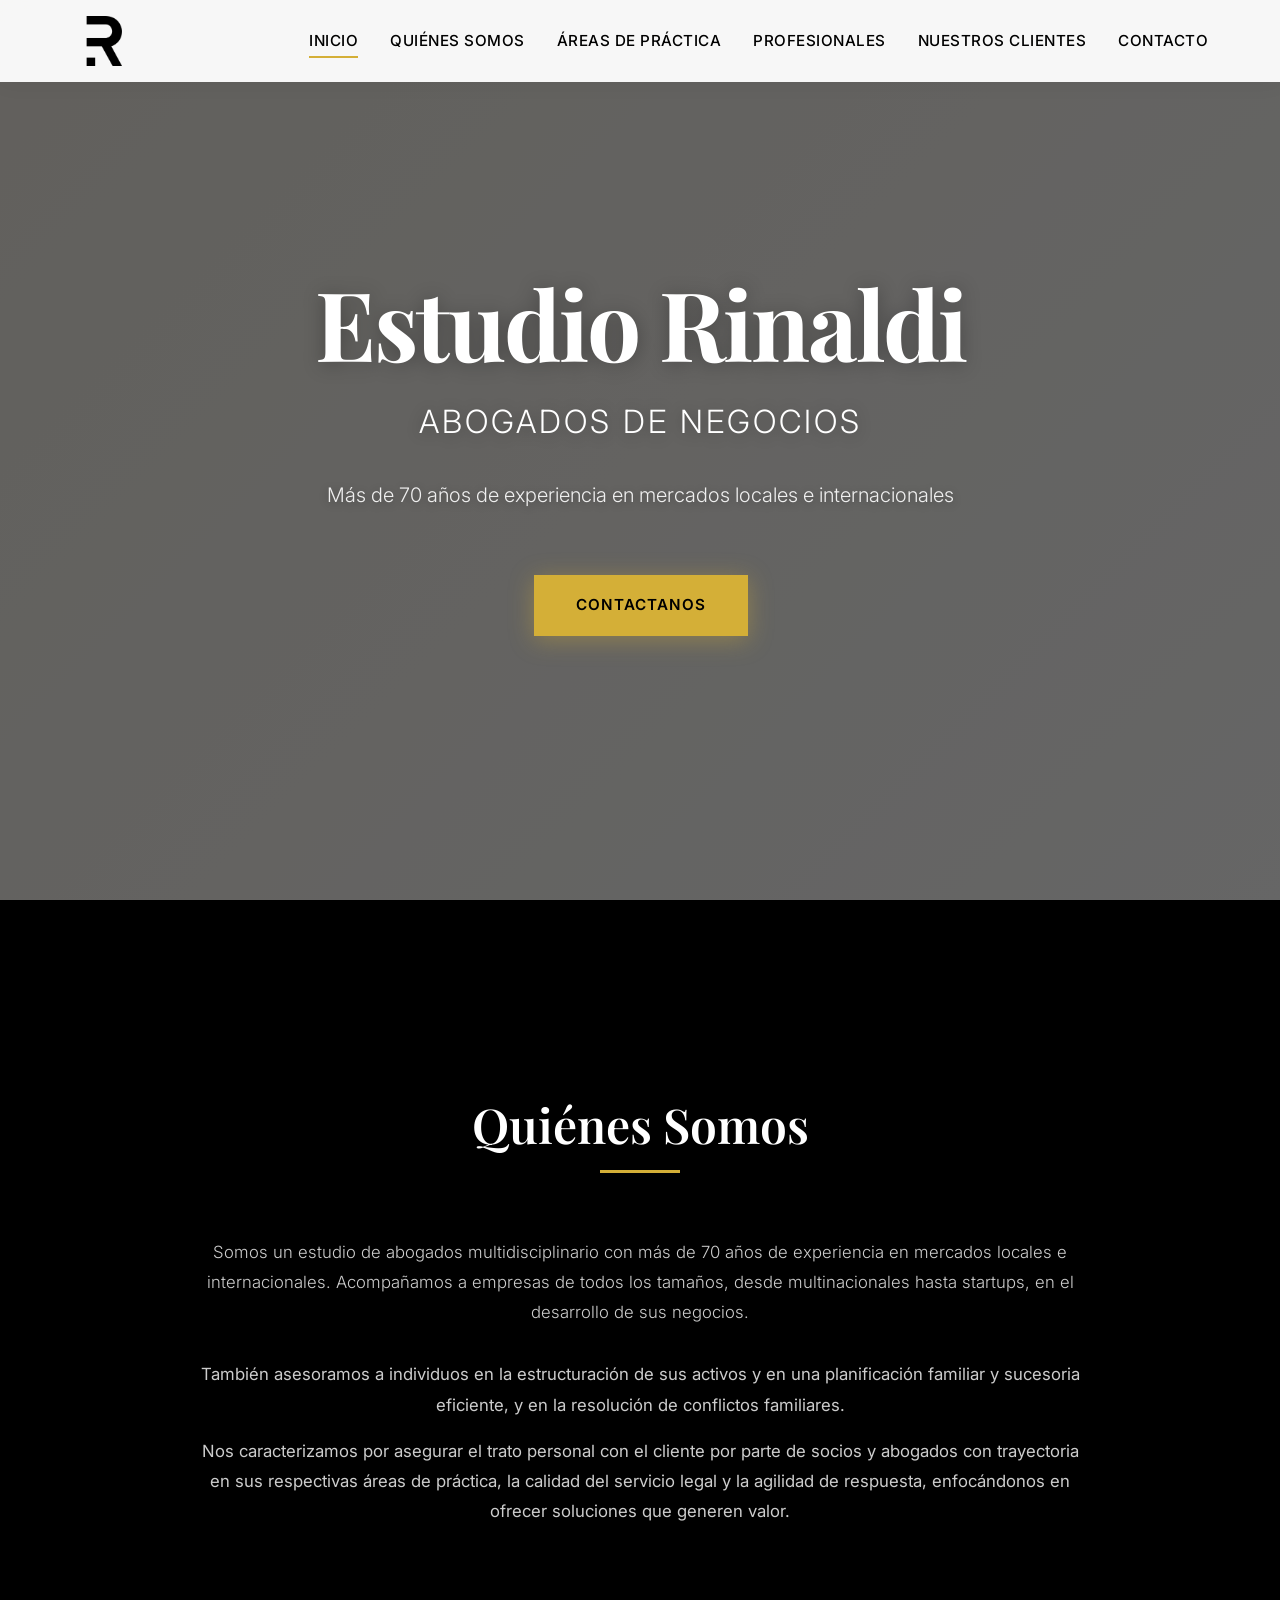
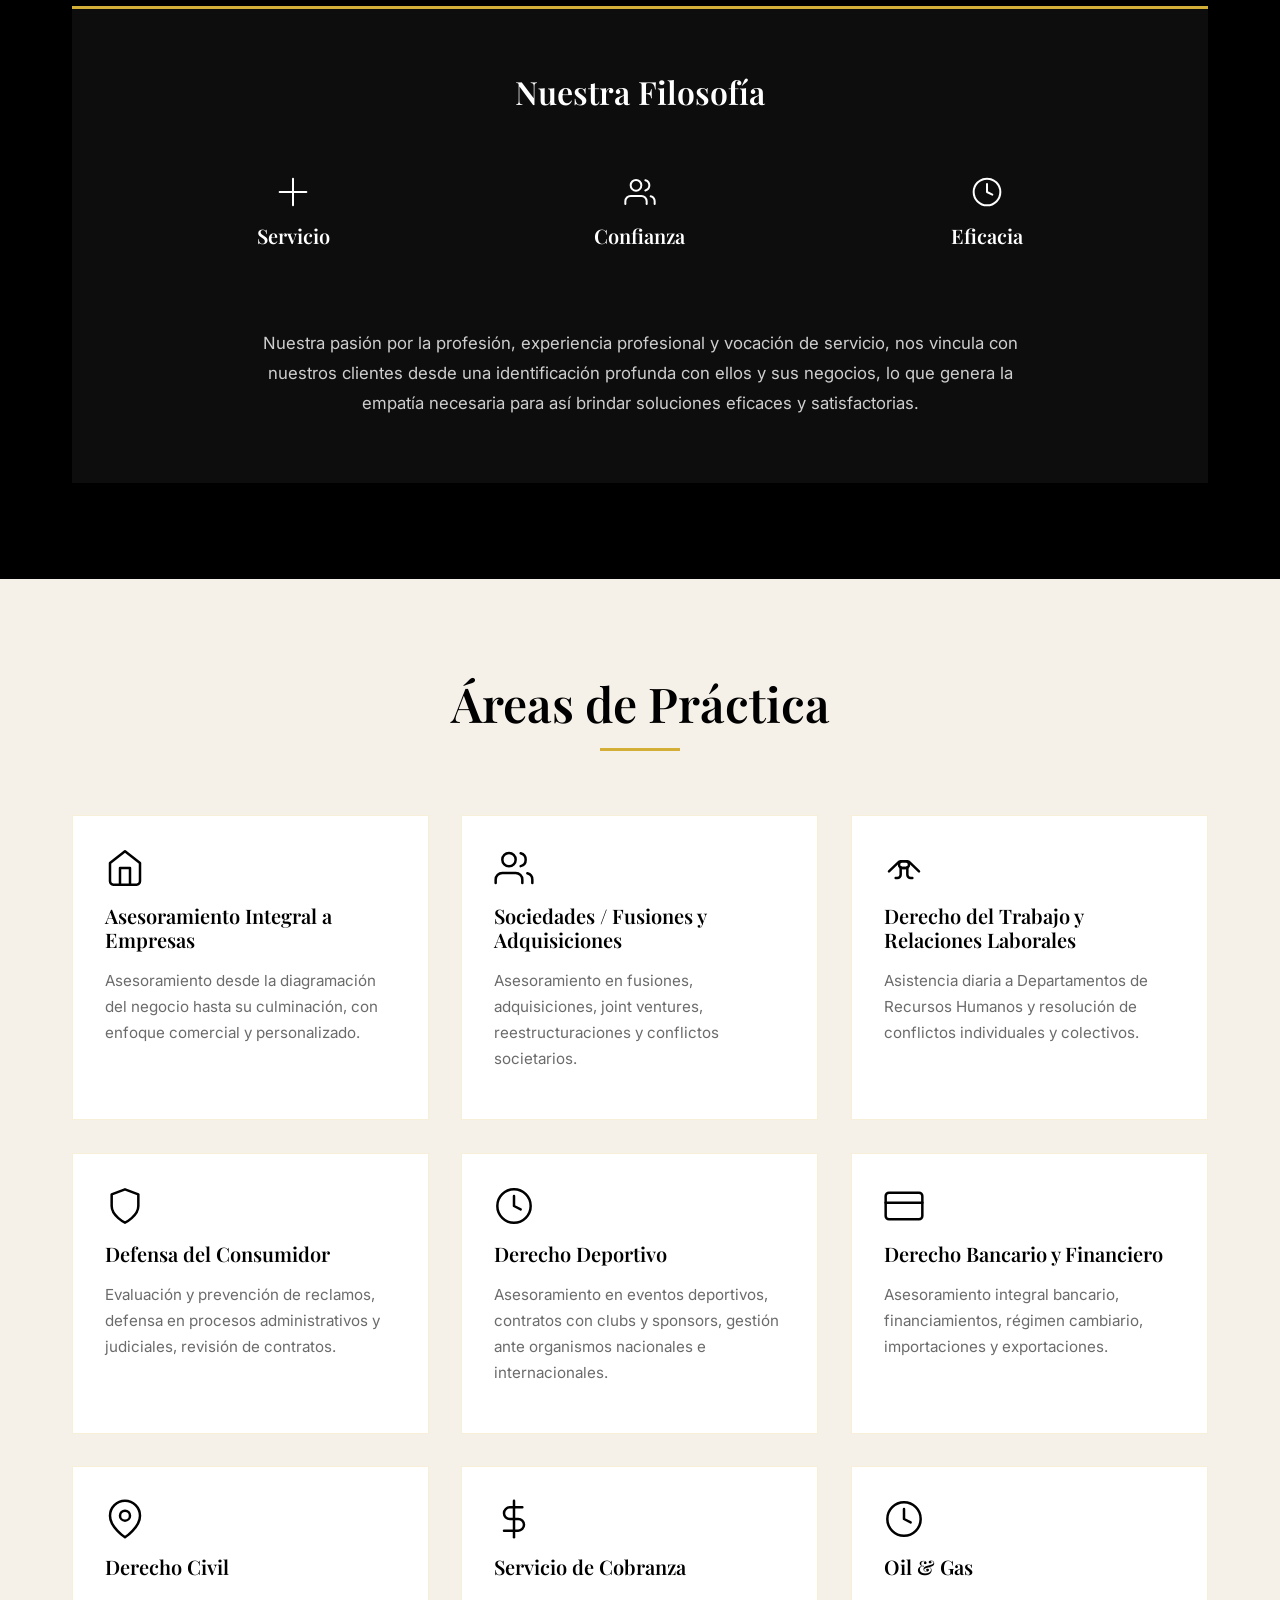
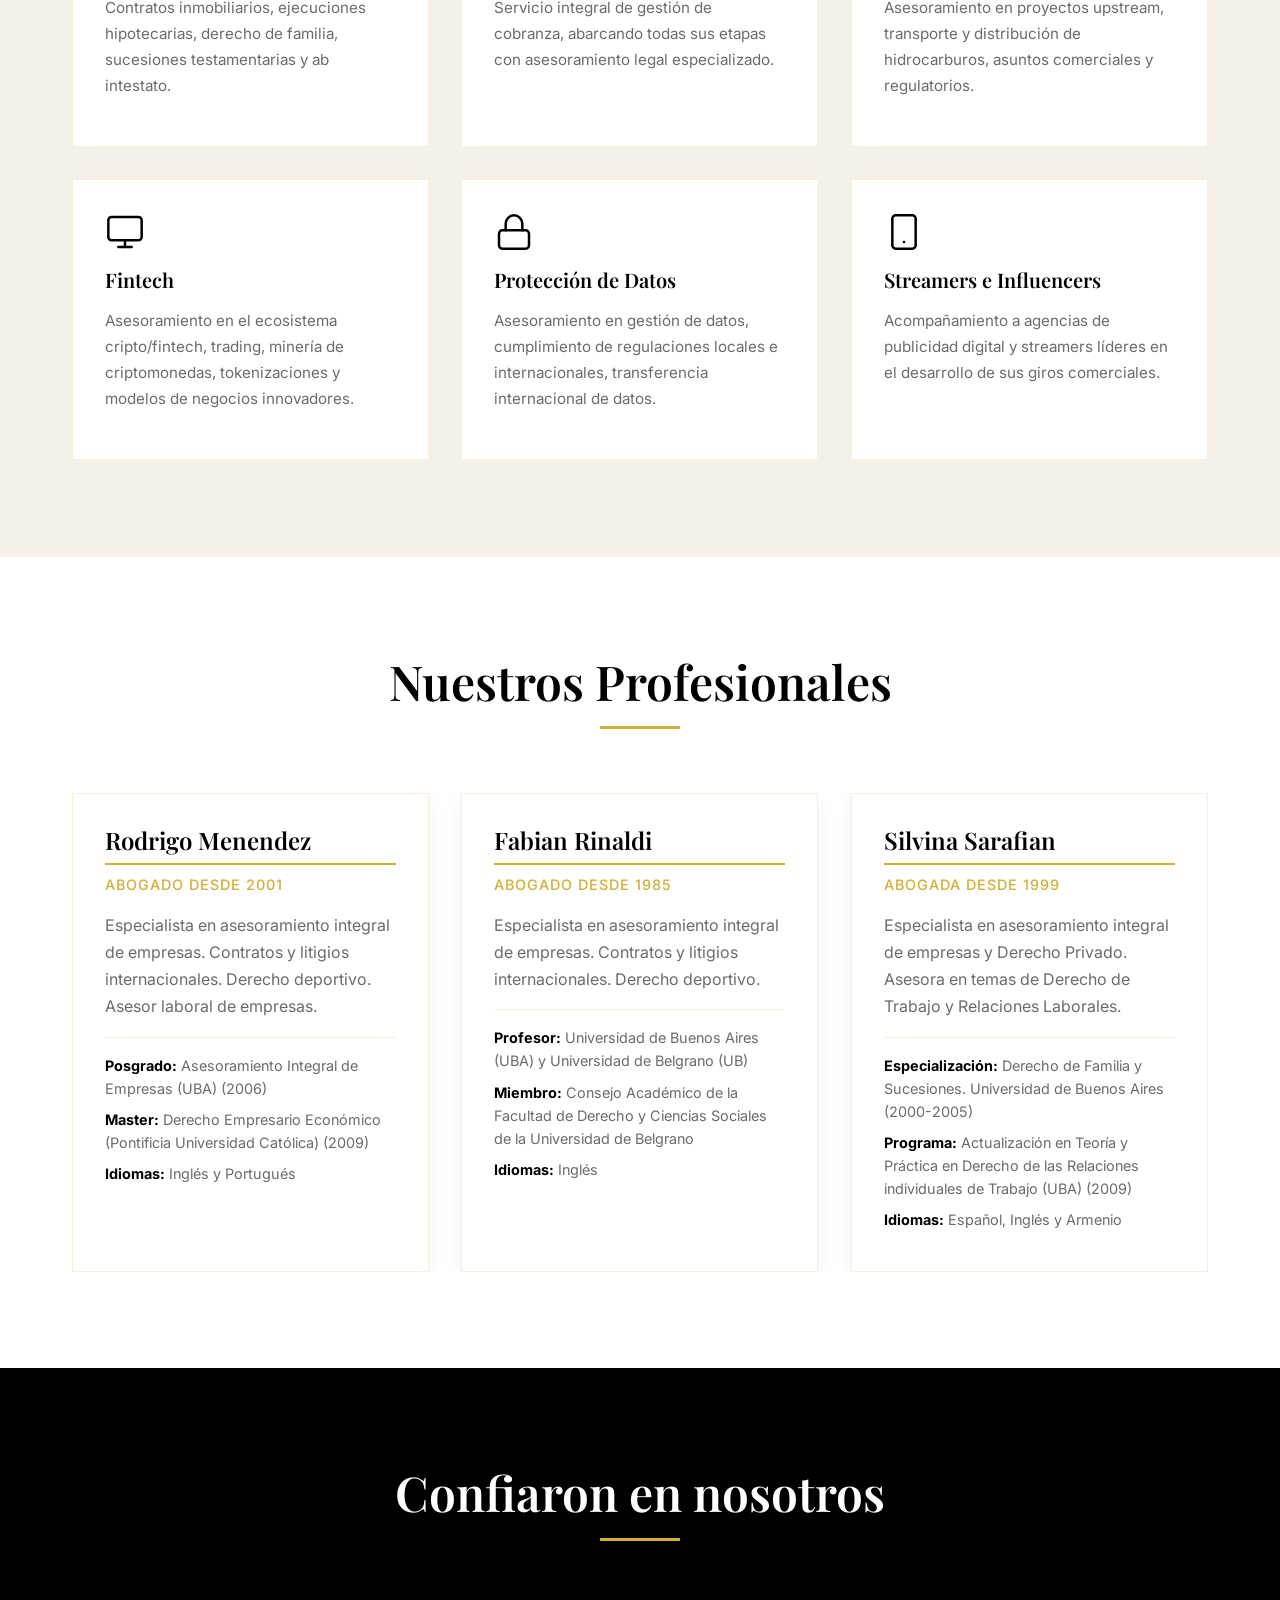
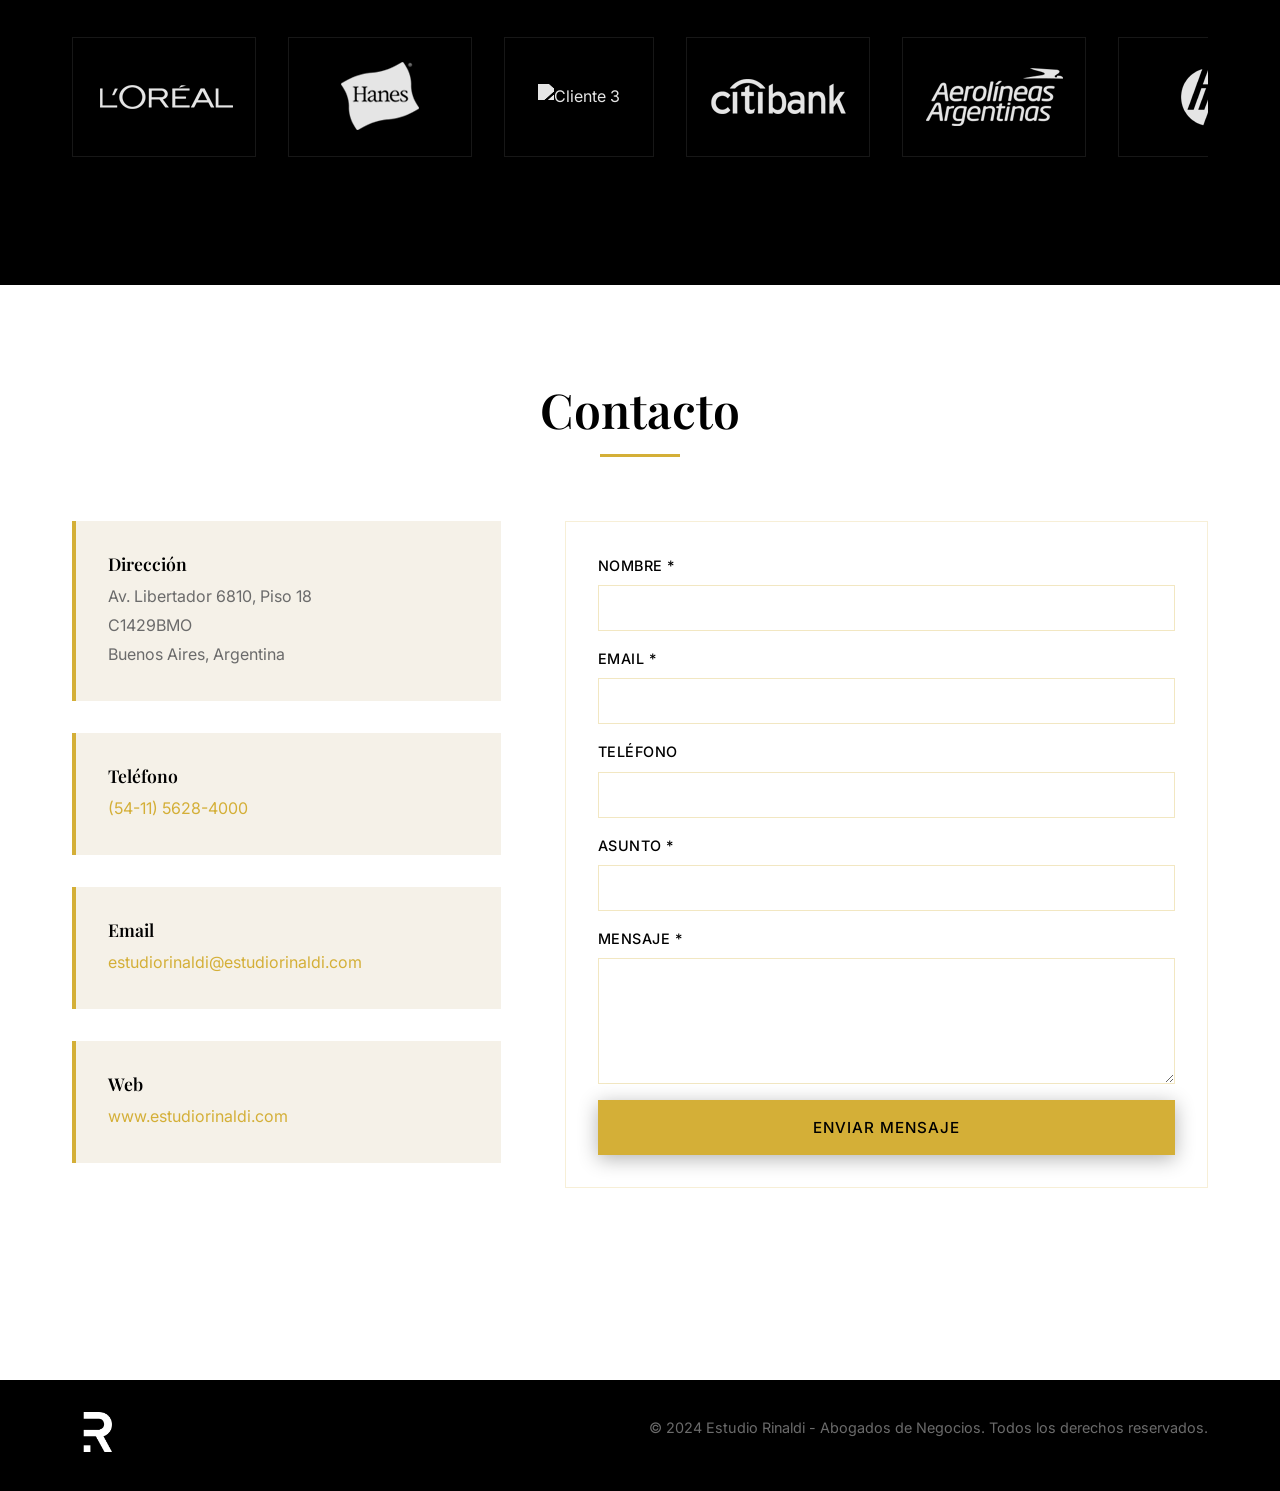
==== commit 7b4bfcb0: "Update index.html" ====
--- a/index.html
+++ b/index.html
@@ -149,10 +149,10 @@
                 <a href="areas-practica/derecho-trabajo-relaciones-laborales.html" class="area-card">
                     <div class="area-icon">
                         <svg width="40" height="40" viewBox="0 0 24 24" fill="none" stroke="currentColor" stroke-width="1.5" stroke-linecap="round" stroke-linejoin="round">
-                            <path d="M17 21v-2a4 4 0 0 0-4-4H5a4 4 0 0 0-4 4v2"></path>
-                            <circle cx="9" cy="7" r="4"></circle>
-                            <path d="M23 21v-2a4 4 0 0 0-3-3.87"></path>
-                            <path d="M16 3.13a4 4 0 0 1 0 7.75"></path>
+                            <path d="M11 12h2a2 2 0 1 0 0-4h-3c-.6 0-1.1.2-1.4.6L3 14"></path>
+                            <path d="M7 18h1a2 2 0 0 0 2-2v-4.5"></path>
+                            <path d="M13 12h-2a2 2 0 1 1 0-4h3c.6 0 1.1.2 1.4.6L21 14"></path>
+                            <path d="M17 18h-1a2 2 0 0 1-2-2v-4.5"></path>
                         </svg>
                     </div>
                     <h3 class="area-title">Derecho del Trabajo y Relaciones Laborales</h3>
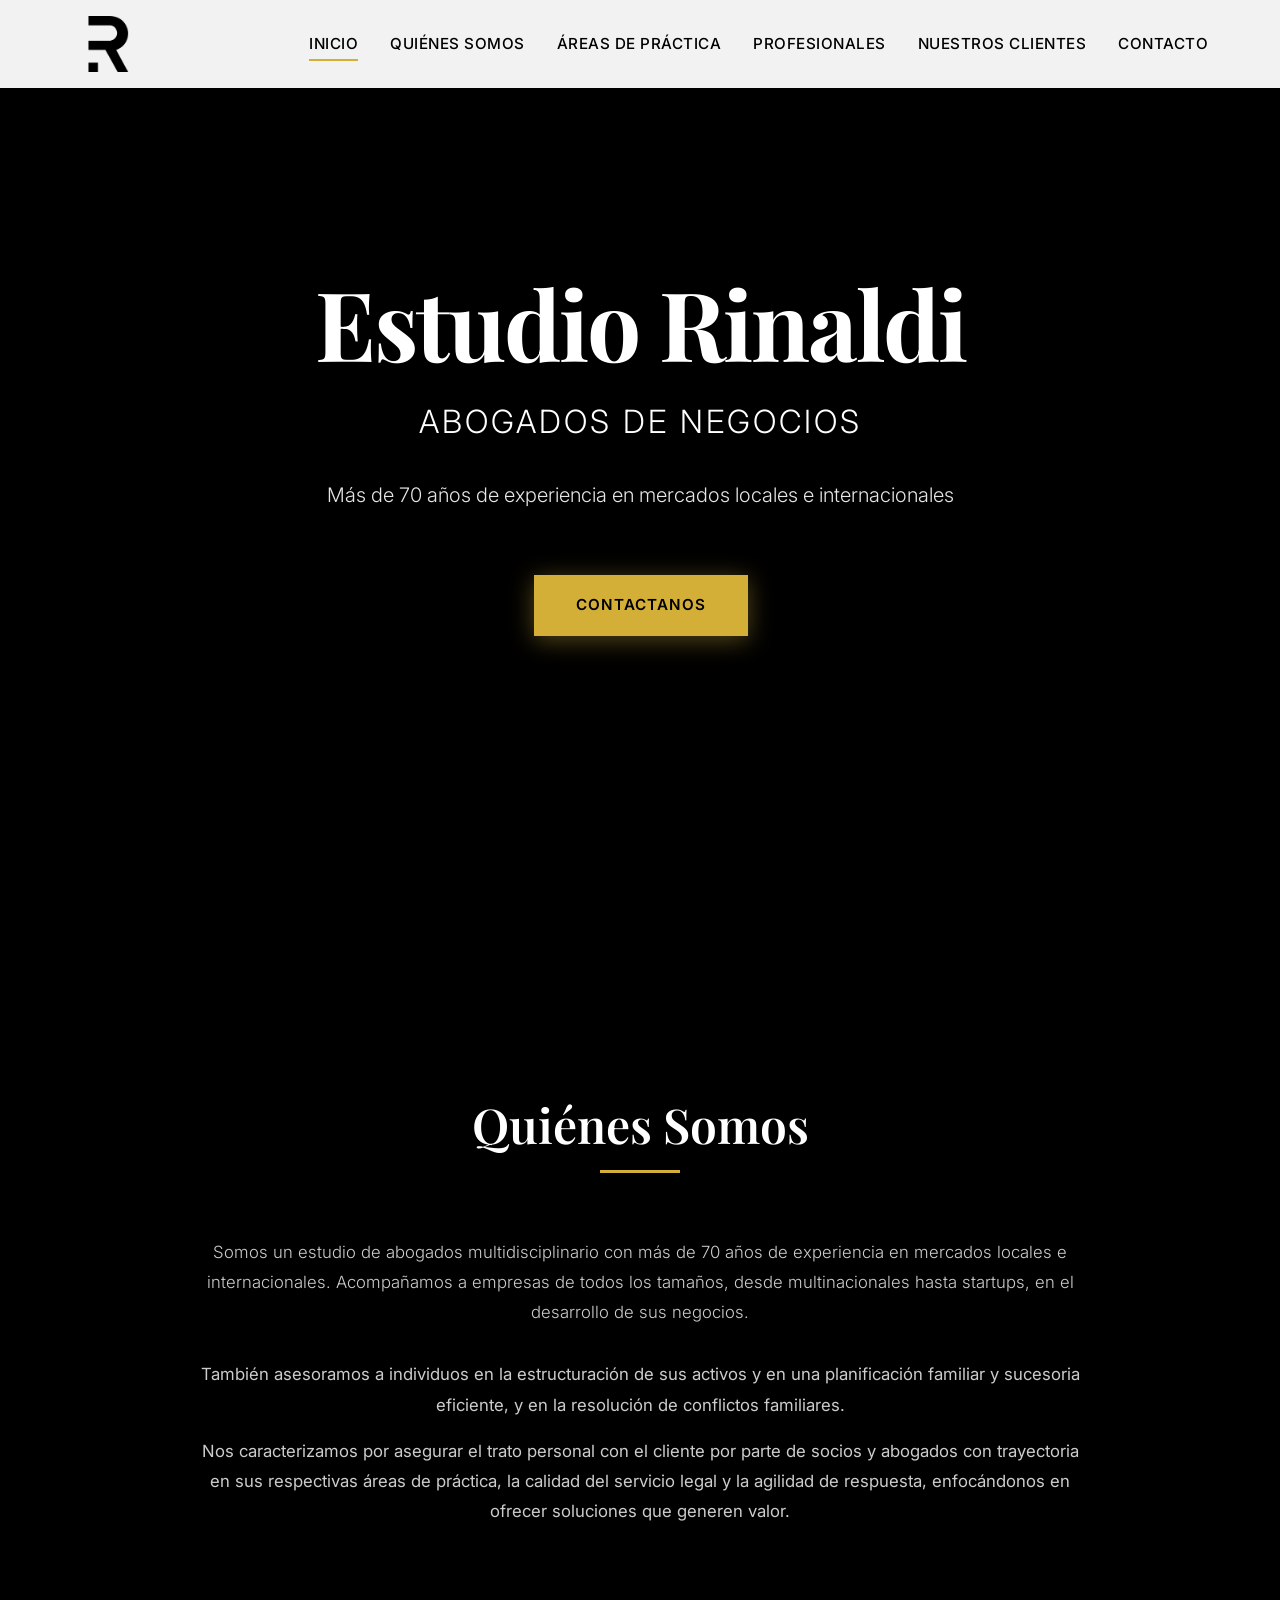
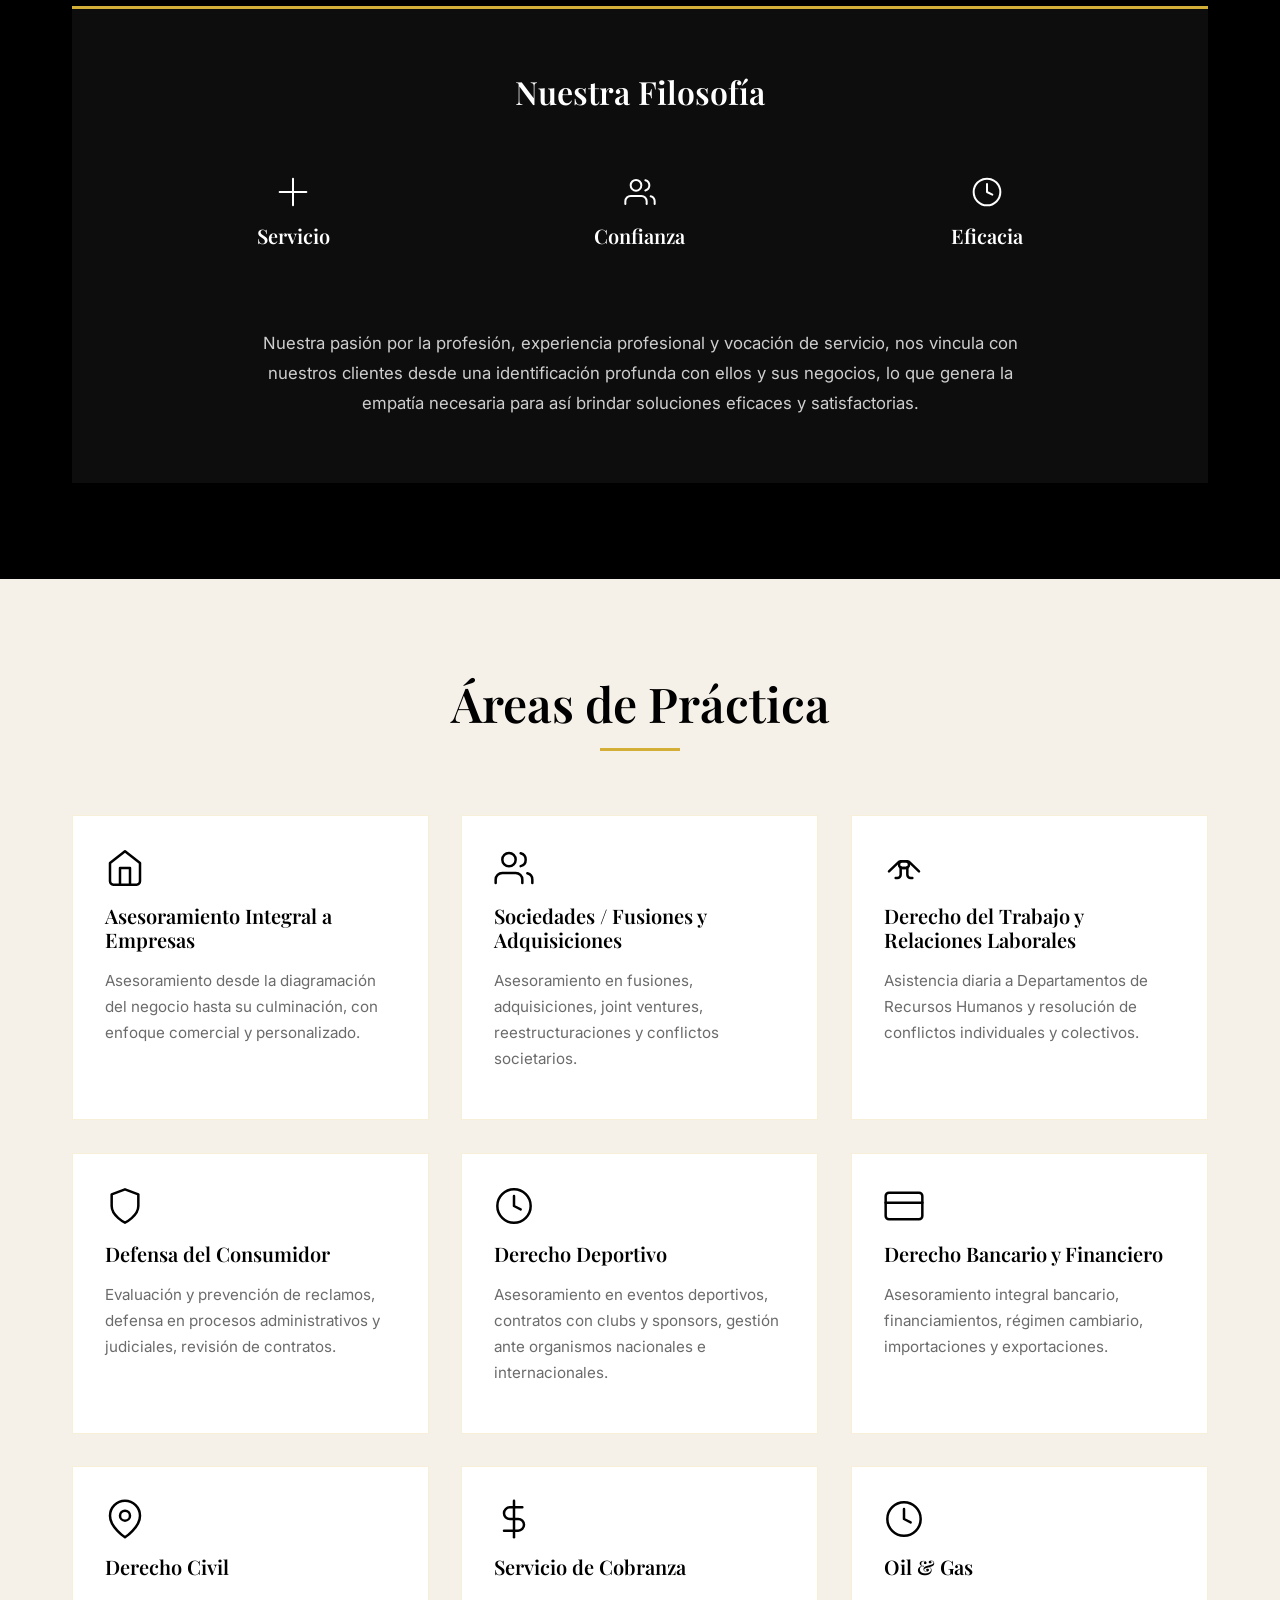
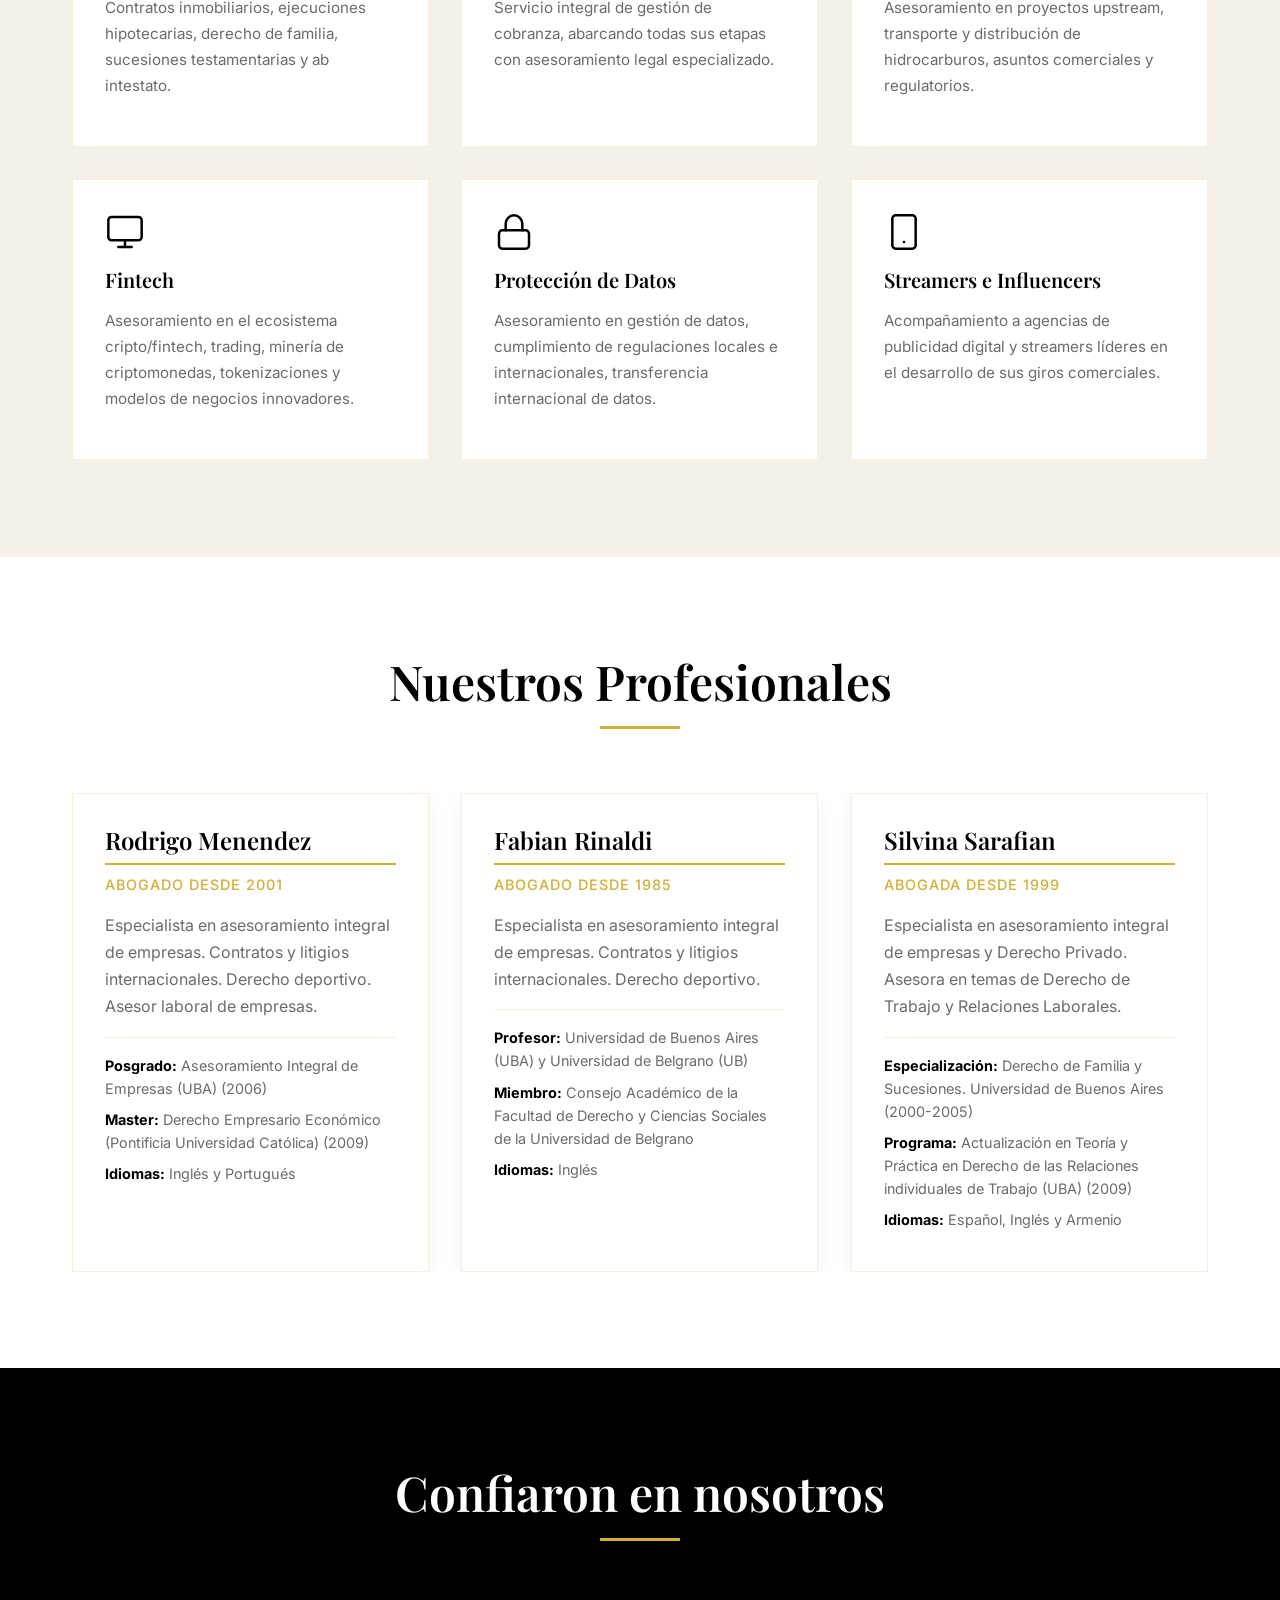
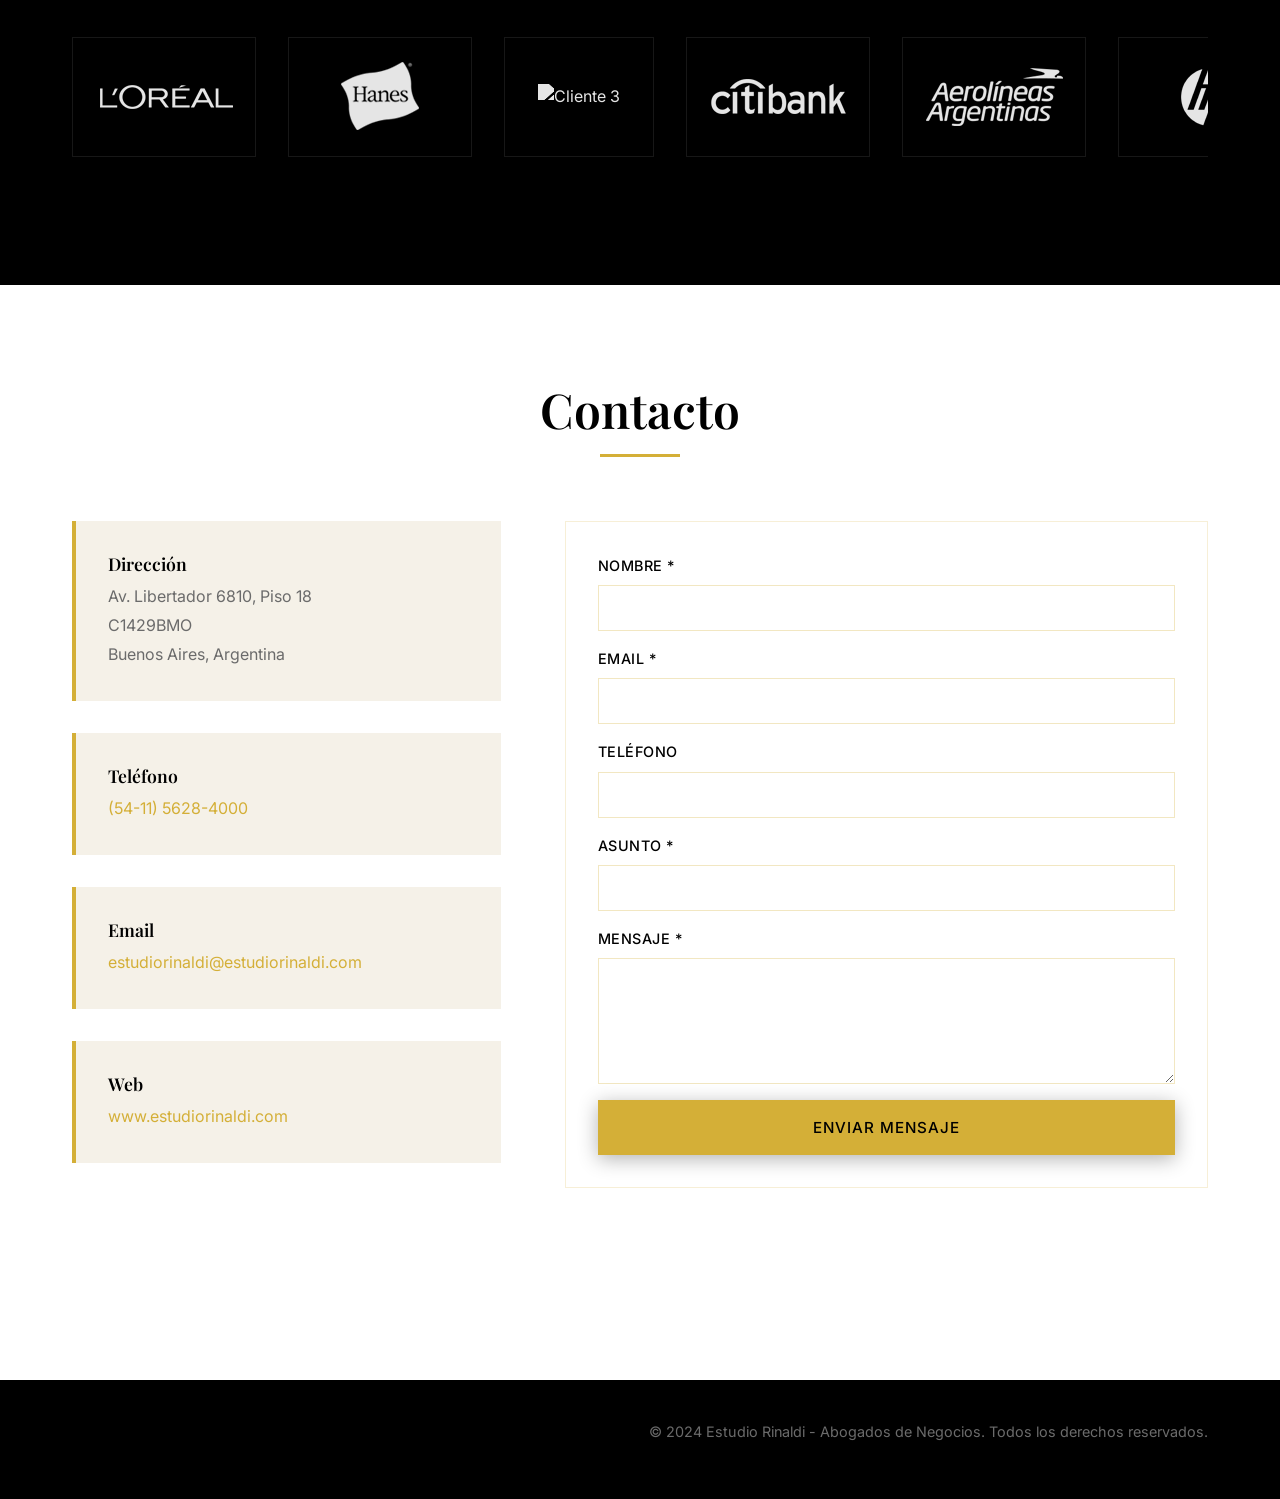
==== commit 8e4c125a: "cambios minimos" ====
--- a/index.html
+++ b/index.html
@@ -24,7 +24,7 @@
         <div class="container">
             <div class="nav-wrapper">
                 <a href="#inicio" class="logo" aria-label="Estudio Rinaldi - Inicio">
-                    <img src="logo.png" alt="Estudio Rinaldi" class="logo-img" width="120" height="50" loading="eager">
+                    <img src="logo.png" alt="Estudio Rinaldi" class="logo-img" width="140" height="70" loading="eager">
                 </a>
                 <button class="menu-toggle" id="menuToggle" aria-label="Toggle menu">
                     <span></span>
@@ -45,9 +45,14 @@
 
     <!-- Hero Section -->
     <section id="inicio" class="hero">
-        <video class="hero-video" autoplay muted loop playsinline>
-            <source src="video-hero.mp4" type="video/mp4">
-        </video>
+        <div class="hero-videos" aria-hidden="true">
+            <video class="hero-video active" muted playsinline preload="auto">
+                <source src="iStock-1392742581.mp4" type="video/mp4">
+            </video>
+            <video class="hero-video" muted playsinline preload="auto">
+                <source src="iStock-2234384883.mp4" type="video/mp4">
+            </video>
+        </div>
         <div class="hero-overlay"></div>
         <div class="hero-content">
             <h1 class="hero-title">Estudio Rinaldi</h1>
--- a/css/style.css
+++ b/css/style.css
@@ -113,7 +113,7 @@
 }
 
 .logo-img {
-    height: 50px;
+    height: 56px;
     width: auto;
     transition: var(--transition);
 }
@@ -183,17 +183,30 @@
     background: var(--color-cream);
 }
 
+.hero-videos {
+    position: absolute;
+    top: 0;
+    left: 0;
+    width: 100%;
+    height: 100%;
+    z-index: 0;
+    overflow: hidden;
+    background: var(--color-black);
+}
+
 .hero-video {
     position: absolute;
-    top: 50%;
-    left: 50%;
-    min-width: 100%;
-    min-height: 100%;
-    width: auto;
-    height: auto;
-    transform: translate(-50%, -50%);
-    object-fit: cover;
-    z-index: 0;
+    top: 0;
+    left: 0;
+    width: 100%;
+    height: 100%;
+    object-fit: fill;
+    opacity: 0;
+    transition: opacity 1.5s ease-in-out;
+}
+
+.hero-video.active {
+    opacity: 1;
 }
 
 .hero-overlay {
@@ -208,7 +221,7 @@
 }
 
 /* Fallback si el video no carga */
-.hero:not(:has(video[src])) {
+.hero:not(:has(.hero-videos)) {
     background: linear-gradient(135deg, var(--color-cream) 0%, var(--color-white) 100%);
 }
 
@@ -1002,8 +1015,8 @@
 }
 
 .footer-logo img {
-    height: 40px;
-    filter: brightness(0) invert(1);
+    height: 48px;
+    width: auto;
 }
 
 .footer-text {
--- a/css/style.css
+++ b/css/style.css
@@ -113,7 +113,7 @@
 }
 
 .logo-img {
-    height: 50px;
+    height: 56px;
     width: auto;
     transition: var(--transition);
 }
@@ -183,17 +183,30 @@
     background: var(--color-cream);
 }
 
+.hero-videos {
+    position: absolute;
+    top: 0;
+    left: 0;
+    width: 100%;
+    height: 100%;
+    z-index: 0;
+    overflow: hidden;
+    background: var(--color-black);
+}
+
 .hero-video {
     position: absolute;
-    top: 50%;
-    left: 50%;
-    min-width: 100%;
-    min-height: 100%;
-    width: auto;
-    height: auto;
-    transform: translate(-50%, -50%);
-    object-fit: cover;
-    z-index: 0;
+    top: 0;
+    left: 0;
+    width: 100%;
+    height: 100%;
+    object-fit: fill;
+    opacity: 0;
+    transition: opacity 1.5s ease-in-out;
+}
+
+.hero-video.active {
+    opacity: 1;
 }
 
 .hero-overlay {
@@ -208,7 +221,7 @@
 }
 
 /* Fallback si el video no carga */
-.hero:not(:has(video[src])) {
+.hero:not(:has(.hero-videos)) {
     background: linear-gradient(135deg, var(--color-cream) 0%, var(--color-white) 100%);
 }
 
@@ -1002,8 +1015,8 @@
 }
 
 .footer-logo img {
-    height: 40px;
-    filter: brightness(0) invert(1);
+    height: 48px;
+    width: auto;
 }
 
 .footer-text {
